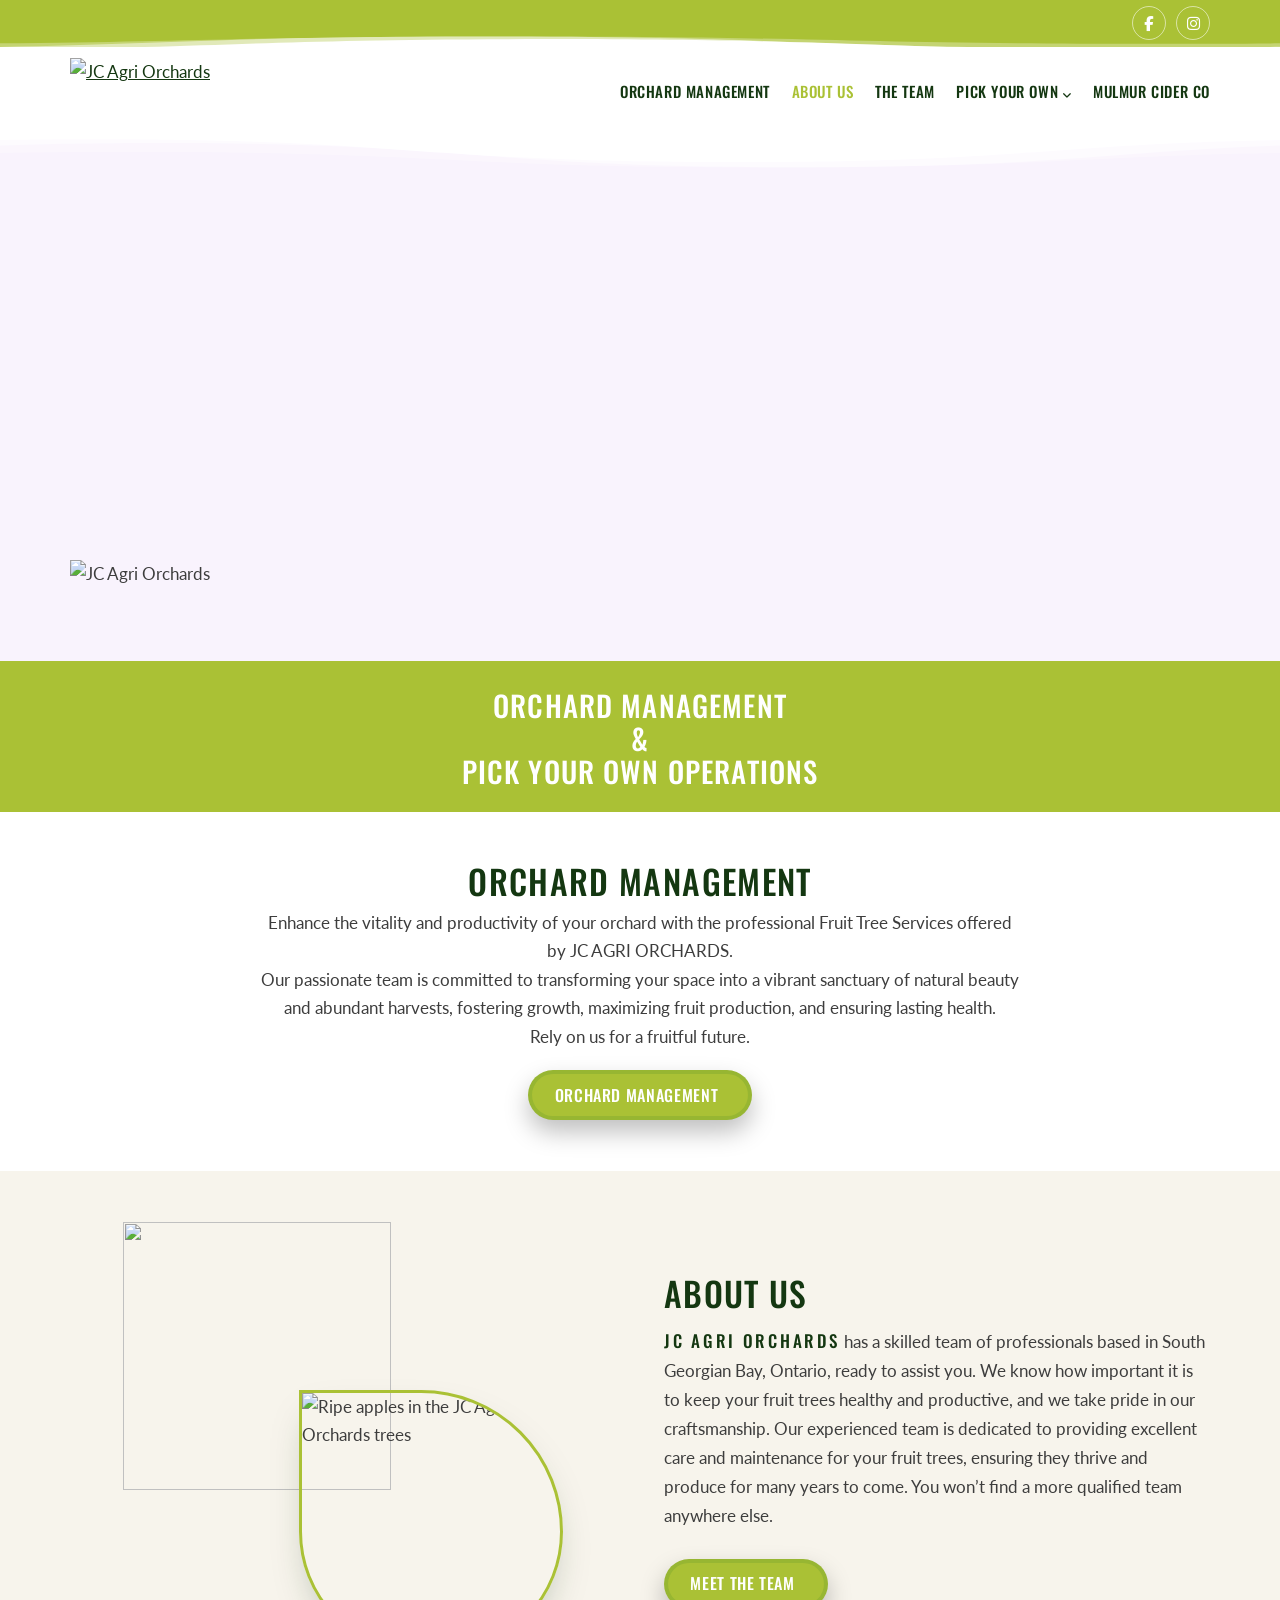
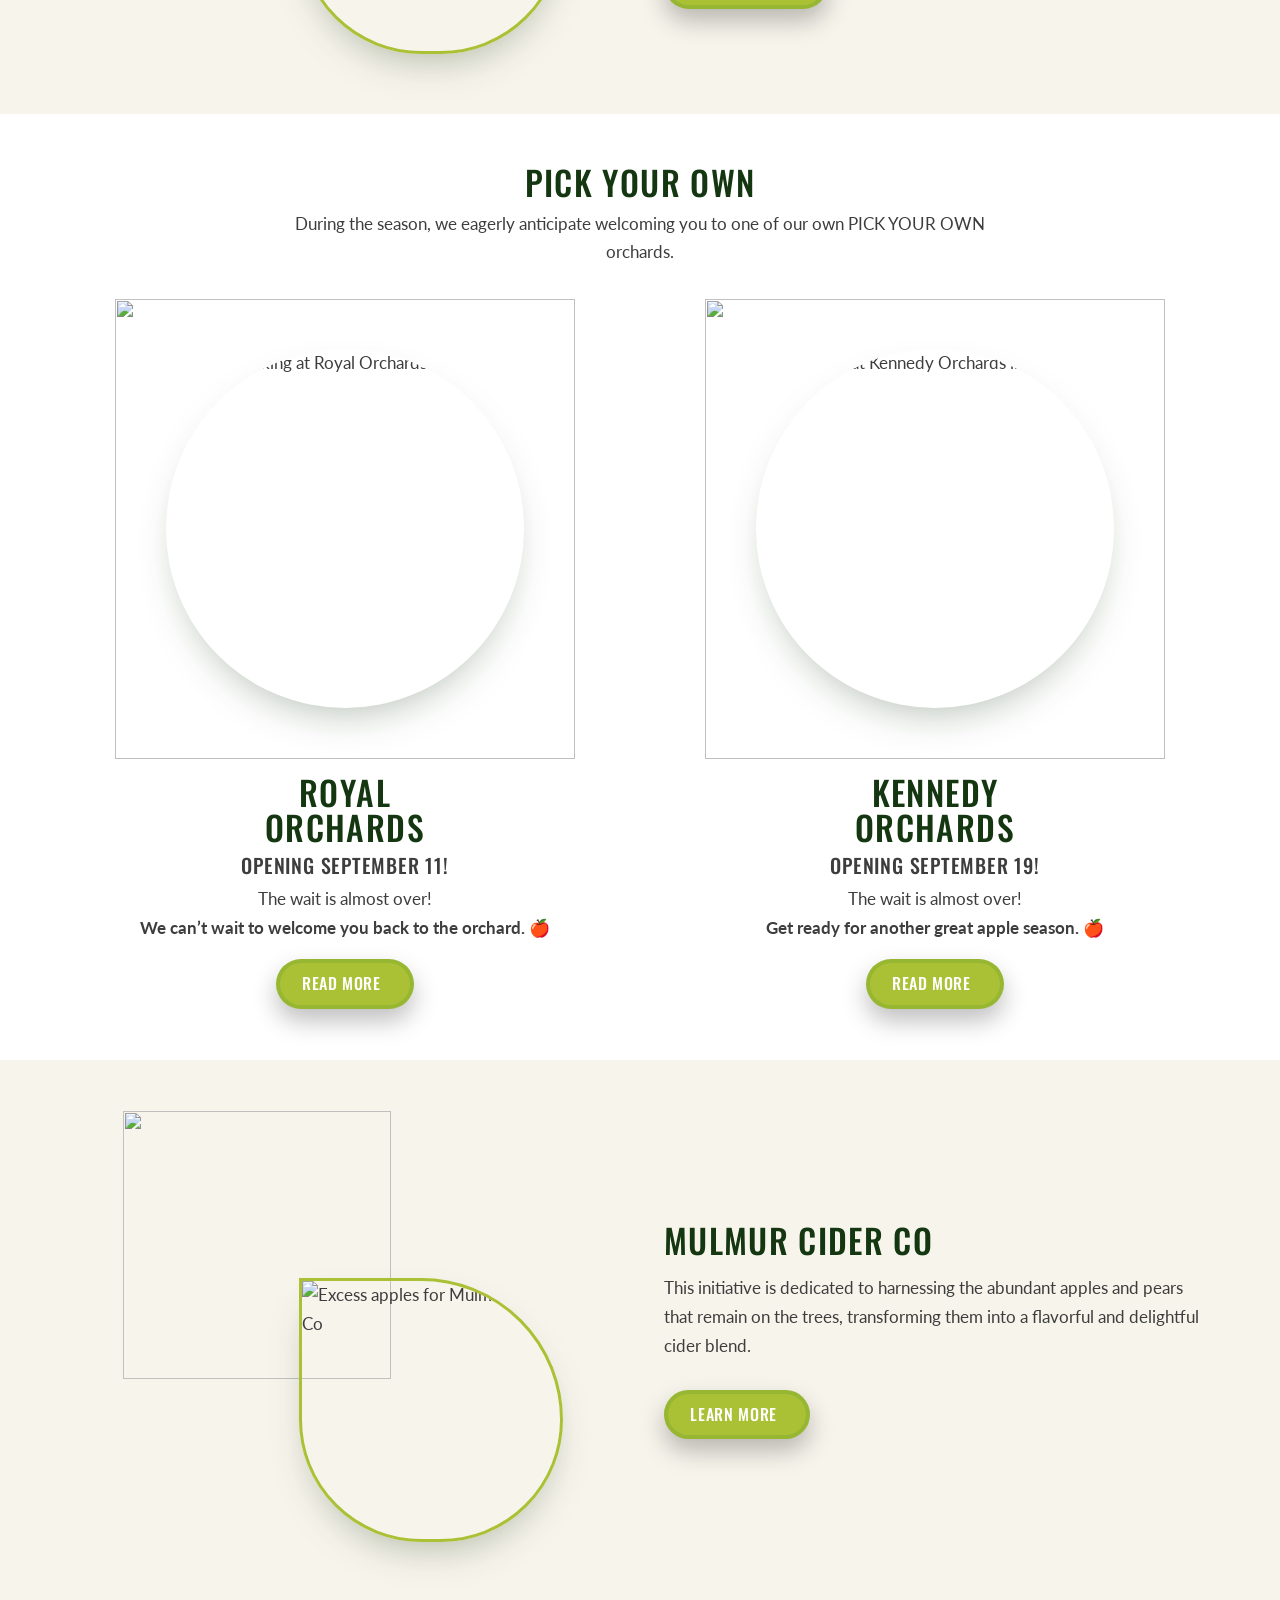
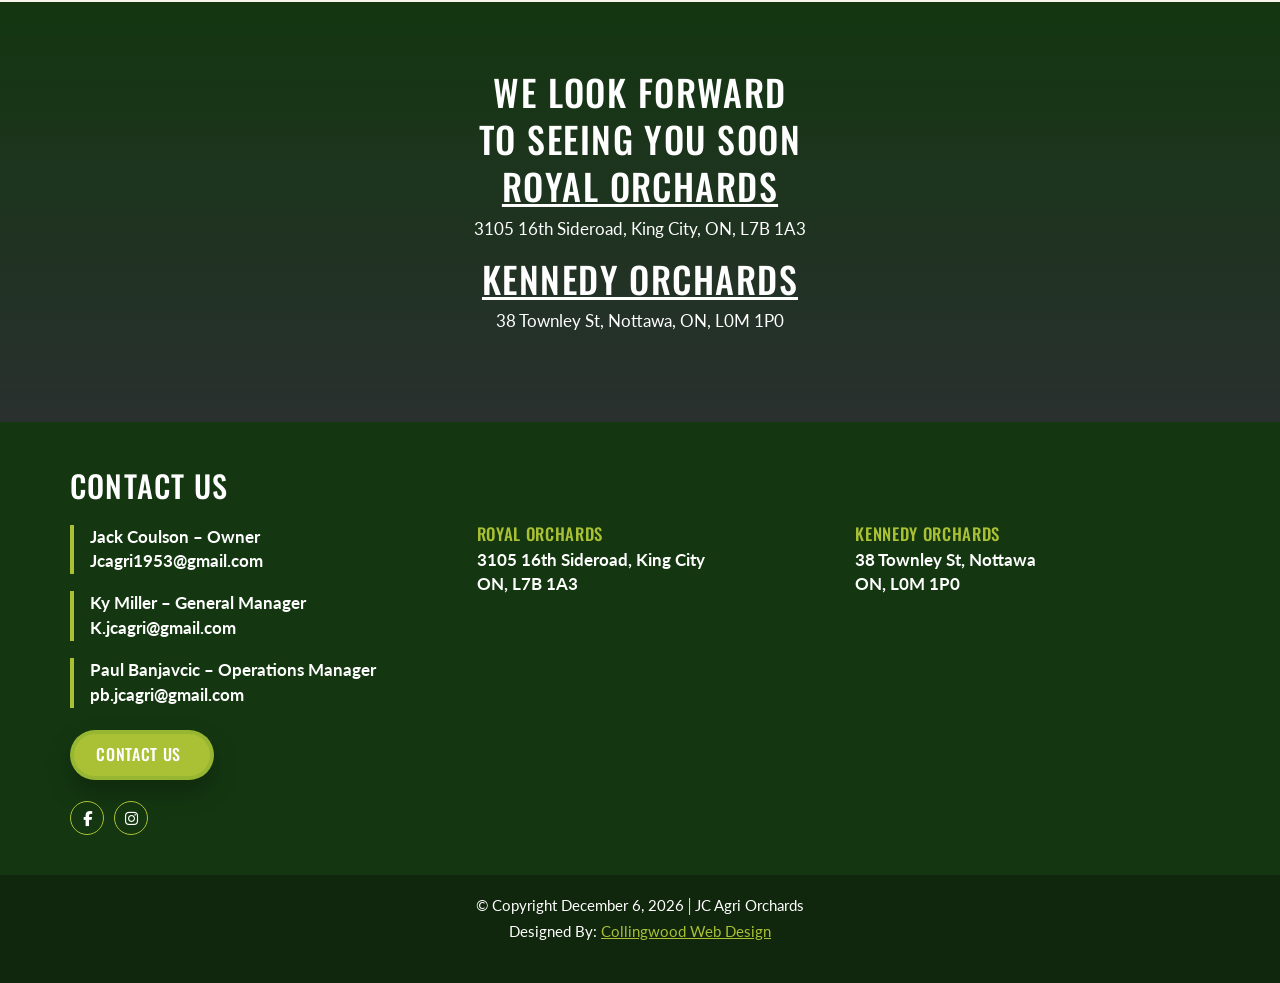
==== index.html @ c936ac26 "Add Royal Thanksgiving holiday hours and update apple varieties." ====
﻿<!DOCTYPE html>
<html lang="en-CA">
<head>
    <script>
      /* Prefer clean URLs when someone lands on the .html form. */
      (function () {
        var path = window.location.pathname;
        if (!/\.html$/i.test(path)) return;
        var clean = path.replace(/\.html$/i, "");
        if (/\/index$/i.test(clean)) clean = clean.replace(/\/index$/i, "/") || "/";
        if (clean === "") clean = "/";
        window.location.replace(clean + window.location.search + window.location.hash);
      })();
    </script>

  <meta charset="UTF-8">
  <meta name="viewport" content="width=device-width, initial-scale=1">
  <title>JC Agri Orchards | Orchard Care &amp; Pick Your Own</title>
  <meta name="description" content="JC Agri Orchards cares for fruit orchards across Ontario and welcomes families to pick apples at Royal Orchards in King City and Kennedy Orchards in Nottawa.">
  <meta name="keywords" content="JC Agri Orchards, orchard management, pick your own apples, King City, Nottawa, Royal Orchards, Kennedy Orchards">
  <meta name="author" content="Collingwood Web Design">
  <link rel="canonical" href="https://jcagriorchards.ca/">
  <meta name="robots" content="index, follow">
  <meta name="theme-color" content="#ffffff">
  <meta name="referrer" content="strict-origin-when-cross-origin">
  <meta property="og:type" content="website">
  <meta property="og:site_name" content="JC Agri Orchards">
  <meta property="og:locale" content="en_CA">
  <meta property="og:title" content="JC Agri Orchards | Orchard Care &amp; Pick Your Own">
  <meta property="og:description" content="JC Agri Orchards cares for fruit orchards across Ontario and welcomes families to pick apples at Royal Orchards in King City and Kennedy Orchards in Nottawa.">
  <meta property="og:image" content="https://media.cwd-cdn.com/jc-agri-orchards/images/hero-apples.jpg">
  <meta property="og:image:alt" content="Apples growing in a JC Agri Orchards tree">
  <meta property="og:url" content="https://jcagriorchards.ca/">
  <meta name="twitter:card" content="summary_large_image">
  <meta name="twitter:title" content="JC Agri Orchards | Orchard Care &amp; Pick Your Own">
  <meta name="twitter:description" content="JC Agri Orchards cares for fruit orchards across Ontario and welcomes families to pick apples at Royal Orchards in King City and Kennedy Orchards in Nottawa.">
  <meta name="twitter:image" content="https://media.cwd-cdn.com/jc-agri-orchards/images/hero-apples.jpg">
  <meta name="twitter:image:alt" content="Apples growing in a JC Agri Orchards tree">
  <script type="application/ld+json">
  {
    "@context": "https://schema.org",
    "@graph": [
      {
        "@type": "Organization",
        "@id": "https://jcagriorchards.ca/#organization",
        "name": "JC Agri Orchards",
        "url": "https://jcagriorchards.ca/",
        "email": "K.jcagri@gmail.com",
        "logo": "https://media.cwd-cdn.com/jc-agri-orchards/images/logo.png",
        "sameAs": [
          "https://www.facebook.com/jcagriorchards",
          "https://www.instagram.com/jcagriorchards/"
        ]
      },
      {
        "@type": "WebSite",
        "@id": "https://jcagriorchards.ca/#website",
        "name": "JC Agri Orchards",
        "url": "https://jcagriorchards.ca/",
        "publisher": { "@id": "https://jcagriorchards.ca/#organization" },
        "inLanguage": "en-CA"
      },
      {
        "@type": "WebPage",
        "@id": "https://jcagriorchards.ca/#webpage",
        "url": "https://jcagriorchards.ca/",
        "name": "JC Agri Orchards | Orchard Care & Pick Your Own",
        "description": "JC Agri Orchards cares for fruit orchards across Ontario and welcomes families to pick apples at Royal Orchards in King City and Kennedy Orchards in Nottawa.",
        "isPartOf": { "@id": "https://jcagriorchards.ca/#website" },
        "about": { "@id": "https://jcagriorchards.ca/#organization" },
        "inLanguage": "en-CA"
      },
      {
        "@type": ["LocalBusiness", "Farm"],
        "@id": "https://jcagriorchards.ca/royal-orchards#place",
        "name": "Royal Orchards",
        "url": "https://jcagriorchards.ca/royal-orchards",
        "image": "https://media.cwd-cdn.com/jc-agri-orchards/images/royal-hero.jpg",
        "email": "K.jcagri@gmail.com",
        "parentOrganization": { "@id": "https://jcagriorchards.ca/#organization" },
        "address": {
          "@type": "PostalAddress",
          "streetAddress": "3105 16th Sideroad",
          "addressLocality": "King City",
          "addressRegion": "ON",
          "postalCode": "L7B 1A3",
          "addressCountry": "CA"
        },
        "geo": { "@type": "GeoCoordinates", "latitude": 43.958656, "longitude": -79.565733 },
        "openingHoursSpecification": [
          { "@type": "OpeningHoursSpecification", "dayOfWeek": "Thursday", "opens": "10:00", "closes": "16:00" },
          { "@type": "OpeningHoursSpecification", "dayOfWeek": "Friday", "opens": "10:00", "closes": "16:00" },
          { "@type": "OpeningHoursSpecification", "dayOfWeek": "Saturday", "opens": "09:00", "closes": "18:00" },
          { "@type": "OpeningHoursSpecification", "dayOfWeek": "Sunday", "opens": "09:00", "closes": "18:00" },
          { "@type": "OpeningHoursSpecification", "dayOfWeek": "Monday", "opens": "09:30", "closes": "16:30", "validFrom": "2026-10-12", "validThrough": "2026-10-12" }
        ]
      },
      {
        "@type": ["LocalBusiness", "Farm"],
        "@id": "https://jcagriorchards.ca/kennedy-orchards#place",
        "name": "Kennedy Orchards",
        "url": "https://jcagriorchards.ca/kennedy-orchards",
        "image": "https://media.cwd-cdn.com/jc-agri-orchards/images/kennedy-hero.jpg",
        "email": "K.jcagri@gmail.com",
        "parentOrganization": { "@id": "https://jcagriorchards.ca/#organization" },
        "address": {
          "@type": "PostalAddress",
          "streetAddress": "38 Townley St",
          "addressLocality": "Nottawa",
          "addressRegion": "ON",
          "postalCode": "L0M 1P0",
          "addressCountry": "CA"
        },
        "geo": { "@type": "GeoCoordinates", "latitude": 44.45876, "longitude": -80.206361 },
        "openingHoursSpecification": [
          { "@type": "OpeningHoursSpecification", "dayOfWeek": "Saturday", "opens": "09:00", "closes": "16:30" },
          { "@type": "OpeningHoursSpecification", "dayOfWeek": "Sunday", "opens": "09:00", "closes": "16:30" }
        ]
      }
    ]
  }
  </script>
  <link rel="preload" as="image" href="https://media.cwd-cdn.com/jc-agri-orchards/images/hero-apples.jpg" fetchpriority="high">
  <link rel="icon" href="https://media.cwd-cdn.com/jc-agri-orchards/images/favicon.png" type="image/png">
  <link rel="apple-touch-icon" href="https://media.cwd-cdn.com/jc-agri-orchards/images/favicon.png">
  <link rel="preconnect" href="https://fonts.googleapis.com">
  <link rel="preconnect" href="https://fonts.gstatic.com" crossorigin>
  <link rel="preconnect" href="https://media.cwd-cdn.com" crossorigin>
  <link rel="preconnect" href="https://cdnjs.cloudflare.com" crossorigin>
  <link href="https://fonts.googleapis.com/css2?family=Cormorant+Infant:ital,wght@0,400;0,600;0,700;1,400&family=Lato:wght@400;700&family=Oswald:wght@400;500;600&display=swap" rel="stylesheet">
  <link rel="stylesheet" href="https://cdnjs.cloudflare.com/ajax/libs/font-awesome/6.5.2/css/all.min.css" crossorigin="anonymous" referrerpolicy="no-referrer">
  <link rel="stylesheet" href="css/styles.css">
</head>
<body>
  <a class="skip-link" href="#main">Skip to content</a>
  <div class="social-bar">
    <div class="wrap social-bar-inner">
      <a href="https://www.facebook.com/jcagriorchards" target="_blank" rel="noopener noreferrer" aria-label="Follow on Facebook"><i class="fa-brands fa-facebook-f"></i></a>
      <a href="https://www.instagram.com/jcagriorchards/" target="_blank" rel="noopener noreferrer" aria-label="Follow on Instagram"><i class="fa-brands fa-instagram"></i></a>
    </div>
  </div>
  <header class="site-header">
    <div class="wrap header-inner">
      <a class="logo" href="./"><img src="https://media.cwd-cdn.com/jc-agri-orchards/images/logo.png" width="150" height="70" alt="JC Agri Orchards"></a>
      <button class="nav-toggle" type="button" aria-expanded="false" aria-controls="site-nav" aria-label="Open menu"><i class="fa-solid fa-bars"></i></button>
      <nav class="site-nav" id="site-nav">
        <ul>
          <li><a href="orchard-management">Orchard Management</a></li>
          <li><a href="./" class="is-current">About Us</a></li>
          <li><a href="the-team">The Team</a></li>
          <li class="has-sub">
            <a href="pick-your-own">Pick Your Own</a>
            <ul class="sub-menu">
              <li><a href="royal-orchards">Royal Orchards</a></li>
              <li><a href="kennedy-orchards">Kennedy Orchards</a></li>
              <li><a href="large-group-event">Large Group Event</a></li>
            </ul>
          </li>
          <li><a href="mulmur-cider-co">Mulmur Cider Co</a></li>
        </ul>
      </nav>
    </div>
  </header>
  <main id="main">

    <section class="hero hero-home">
      <div class="wrap"><img class="hero-logo" src="https://media.cwd-cdn.com/jc-agri-orchards/images/logo-white.png" alt="JC Agri Orchards"></div>
    </section>
    <div class="banner">
      <h1><span>Orchard Management</span><span>&amp;</span><span>Pick Your Own Operations</span></h1>
    </div>
    <section class="section">
      <div class="wrap center">
        <h2 class="forest-title">Orchard Management</h2>
        <p class="lede">Enhance the vitality and productivity of your orchard with the professional Fruit Tree Services offered by JC AGRI ORCHARDS.<br>
        Our passionate team is committed to transforming your space into a vibrant sanctuary of natural beauty and abundant harvests, fostering growth, maximizing fruit production, and ensuring lasting health.<br>
        Rely on us for a fruitful future.</p>
        <div class="btn-center"><a class="btn" href="orchard-management">Orchard Management</a></div>
      </div>
    </section>
    <section class="section section-cream">
      <div class="wrap split about-split">
        <div class="about-visual">
          <img class="about-spin js-spin" src="https://media.cwd-cdn.com/jc-agri-orchards/images/circle-apple-orchards.png" alt="">
          <img class="about-leaf" src="https://media.cwd-cdn.com/jc-agri-orchards/images/orchard-maintenance.jpg" width="640" height="480" loading="lazy" decoding="async" alt="Ripe apples in the JC Agri Orchards trees">
        </div>
        <div class="split-text">
          <h2 class="forest-title">About Us</h2>
          <p><span class="brand-lead">JC Agri Orchards</span> has a skilled team of professionals based in South Georgian Bay, Ontario, ready to assist you. We know how important it is to keep your fruit trees healthy and productive, and we take pride in our craftsmanship. Our experienced team is dedicated to providing excellent care and maintenance for your fruit trees, ensuring they thrive and produce for many years to come. You won’t find a more qualified team anywhere else.</p>
          <a class="btn" href="the-team">Meet the Team</a>
        </div>
      </div>
    </section>
    <section class="section">
      <div class="wrap center">
        <h2 class="forest-title">Pick Your Own</h2>
        <p class="lede">During the season, we eagerly anticipate welcoming you to one of our own PICK YOUR OWN orchards.</p>
        <div class="two" style="margin-top:2rem;text-align:center">
          <div>
            <a class="circle-link" href="royal-orchards">
              <div class="circle-stack">
                <img class="photo" src="https://media.cwd-cdn.com/jc-agri-orchards/images/royal-hero.jpg" width="480" height="480" loading="lazy" decoding="async" alt="Apple picking at Royal Orchards in King City">
                <img class="ring" src="https://media.cwd-cdn.com/jc-agri-orchards/images/circle-royal.png" width="480" height="480" loading="lazy" decoding="async" alt="">
              </div>
            </a>
            <h2 class="forest-title">Royal<br>Orchards</h2>
            <h3>Opening September 11!</h3>
            <p>The wait is almost over!<br><strong>We can’t wait to welcome you back to the orchard. 🍎</strong></p>
            <a class="btn" href="royal-orchards">Read More</a>
          </div>
          <div>
            <a class="circle-link" href="kennedy-orchards">
              <div class="circle-stack">
                <img class="photo" src="https://media.cwd-cdn.com/jc-agri-orchards/images/kennedy-apples.jpg" width="480" height="480" loading="lazy" decoding="async" alt="Apples at Kennedy Orchards in Nottawa">
                <img class="ring" src="https://media.cwd-cdn.com/jc-agri-orchards/images/circle-kennedy.png" width="480" height="480" loading="lazy" decoding="async" alt="">
              </div>
            </a>
            <h2 class="forest-title">Kennedy<br>Orchards</h2>
            <h3>Opening September 19!</h3>
            <p>The wait is almost over!<br><strong>Get ready for another great apple season. 🍎</strong></p>
            <a class="btn" href="kennedy-orchards">Read More</a>
          </div>
        </div>
      </div>
    </section>
    <section class="section section-cream">
      <div class="wrap split about-split">
        <div class="about-visual">
          <img class="about-spin js-spin" src="https://media.cwd-cdn.com/jc-agri-orchards/images/circle-mulmur.png" alt="">
          <img class="about-leaf" src="https://media.cwd-cdn.com/jc-agri-orchards/images/mulmur-apples.jpg" width="640" height="480" loading="lazy" decoding="async" alt="Excess apples for Mulmur Cider Co">
        </div>
        <div class="split-text">
          <h2 class="forest-title">Mulmur Cider Co</h2>
          <p>This initiative is dedicated to harnessing the abundant apples and pears that remain on the trees, transforming them into a flavorful and delightful cider blend.</p>
          <a class="btn" href="mulmur-cider-co">Learn More</a>
        </div>
      </div>
    </section>
    <section class="cta-band">
      <div class="wrap">
        <h3>We Look Forward</h3>
        <h3>To Seeing You Soon</h3>
        <h3><span style="text-decoration:underline">Royal Orchards</span></h3>
        <p>3105 16th Sideroad, King City, ON, L7B 1A3</p>
        <h3><span style="text-decoration:underline">Kennedy Orchards</span></h3>
        <p>38 Townley St, Nottawa, ON, L0M 1P0</p>
      </div>
    </section>

  </main>
  <footer class="site-footer">
    <div class="wrap">
      <h2>Contact Us</h2>
      <div class="footer-grid">
        <div class="footer-people">
          <blockquote class="quote">Jack Coulson – Owner<br><a href="mailto:Jcagri1953@gmail.com">Jcagri1953@gmail.com</a></blockquote>
          <blockquote class="quote">Ky Miller – General Manager<br><a href="mailto:K.jcagri@gmail.com">K.jcagri@gmail.com</a></blockquote>
          <blockquote class="quote">Paul Banjavcic – Operations Manager<br><a href="mailto:pb.jcagri@gmail.com">pb.jcagri@gmail.com</a></blockquote>
          <a class="btn" href="mailto:K.jcagri@gmail.com">Contact Us</a>
          <div class="footer-social">
            <a href="https://www.facebook.com/jcagriorchards" target="_blank" rel="noopener noreferrer" aria-label="Follow on Facebook"><i class="fa-brands fa-facebook-f"></i></a>
            <a href="https://www.instagram.com/jcagriorchards/" target="_blank" rel="noopener noreferrer" aria-label="Follow on Instagram"><i class="fa-brands fa-instagram"></i></a>
          </div>
        </div>
        <div class="footer-places">
        <div class="footer-place">
          <h3><a href="royal-orchards">Royal Orchards</a></h3>
          <p>3105 16th Sideroad, King City<br>ON, L7B 1A3</p>
          <iframe class="map-embed" title="Map to Royal Orchards" src="https://www.google.com/maps/embed?pb=!1m14!1m8!1m3!1d45952.548705168345!2d-79.565733!3d43.958656!3m2!1i1024!2i768!4f13.1!3m3!1m2!1s0x882ad9d52a3cad5f%3A0xed8789a9229b6c78!2sROYAL%20ORCHARDS!5e0!3m2!1sen!2sca!4v1725468269010!5m2!1sen!2sca" loading="lazy" referrerpolicy="no-referrer-when-downgrade"></iframe>
        </div>
        <div class="footer-place">
          <h3><a href="kennedy-orchards">Kennedy Orchards</a></h3>
          <p>38 Townley St, Nottawa<br>ON, L0M 1P0</p>
          <iframe class="map-embed" title="Map to Kennedy Orchards" src="https://www.google.com/maps/embed?pb=!1m14!1m8!1m3!1d11391.007278146937!2d-80.206361!3d44.45876!3m2!1i1024!2i768!4f13.1!3m3!1m2!1s0x882a7b726564646b%3A0xa464966056446e9c!2sKennedy%20Orchards!5e0!3m2!1sen!2sca!4v1725468306247!5m2!1sen!2sca" loading="lazy" referrerpolicy="no-referrer-when-downgrade"></iframe>
        </div>
      </div>
      </div>
    </div>
    <div class="legal">
      <div>&copy; Copyright <span id="copy-date">August 18, 2026</span>│JC Agri Orchards</div>
      <p>Designed By: <a href="https://www.collingwoodwebdesign.com/" target="_blank" rel="noopener noreferrer">Collingwood Web Design</a></p>
    </div>
  </footer>
  <script src="js/main.js"></script>
</body>
</html>
---- css/styles.css ----
:root {
  --lime: #aac135;
  --lime-soft: rgba(106, 158, 42, 0.31);
  --forest: #143711;
  --plum: #442854;
  --brand-red: #9c2f2f;
  --cream: #f7f4ec;
  --white: #ffffff;
  --ink: #3d3d3d;
  --muted: #5a5a5a;
  --line: rgba(20, 55, 17, 0.12);
  --shadow: 0 18px 40px -16px rgba(20, 55, 17, 0.35);
  --font-display: "Cormorant Infant", Georgia, "Times New Roman", serif;
  --font-head: "Oswald", Helvetica, Arial, sans-serif;
  --font-body: "Lato", Helvetica, Arial, sans-serif;
  --wrap: 1140px;
  --pad: clamp(1rem, 4vw, 2rem);
}

*,
*::before,
*::after { box-sizing: border-box; }

html { scroll-behavior: smooth; scroll-padding-top: 110px; }

body {
  margin: 0;
  font-family: var(--font-body);
  font-size: 17px;
  line-height: 1.7;
  color: var(--ink);
  background: var(--white);
  -webkit-font-smoothing: antialiased;
}

img { max-width: 100%; height: auto; display: block; }
a { color: var(--forest); }
a:hover { color: var(--lime); }

:focus-visible {
  outline: 3px solid var(--forest);
  outline-offset: 3px;
}
.social-bar a:focus-visible {
  outline-color: var(--white);
}
.contact-form input:focus-visible,
.contact-form select:focus-visible,
.contact-form textarea:focus-visible {
  outline: 3px solid var(--lime);
  outline-offset: 2px;
  border-color: var(--forest);
}
p { margin: 0 0 1rem; }
h1, h2, h3, h4, h5 {
  margin: 0 0 0.6rem;
  line-height: 1.05;
  font-family: var(--font-head);
  text-transform: uppercase;
  letter-spacing: 0.04em;
  font-weight: 500;
}

.skip-link {
  position: absolute;
  left: 0.75rem;
  top: 0.75rem;
  z-index: 200;
  padding: 0.65rem 1rem;
  background: var(--lime);
  color: var(--forest);
  font-weight: 700;
  text-decoration: none;
  transform: translateY(-160%);
}
.skip-link:focus { transform: none; }

.wrap {
  width: min(100% - (var(--pad) * 2), var(--wrap));
  margin-inline: auto;
}

.visually-hidden {
  position: absolute !important;
  width: 1px; height: 1px;
  overflow: hidden; clip: rect(0 0 0 0);
  white-space: nowrap; border: 0;
}

/* Green social bar scrolls away; white menu stays sticky */

.social-bar {
  position: relative;
  z-index: 1;
  background: #aac135;
  padding: 0.4rem 0 0.55rem;
  border: 0;
  box-shadow: none;
  outline: none;
}
.social-bar-inner {
  display: flex;
  justify-content: flex-end;
  gap: 0.65rem;
  position: relative;
  z-index: 2;
}
.social-bar a {
  color: #fff;
  width: 34px;
  height: 34px;
  display: grid;
  place-items: center;
  border: 1px solid rgba(255,255,255,0.55);
  border-radius: 50%;
  text-decoration: none;
  font-size: 15px;
}
.social-bar a:hover { background: var(--forest); color: #fff; }
.social-bar::after {
  content: "";
  position: absolute;
  left: 0;
  right: 0;
  bottom: -1px;
  height: 18px;
  z-index: 1;
  pointer-events: none;
  background-repeat: no-repeat;
  background-size: 100% 18px;
  transform: scale(-1, -1);
  background-image: url("data:image/svg+xml,%3Csvg xmlns='http://www.w3.org/2000/svg' viewBox='0 0 1280 140' preserveAspectRatio='none'%3E%3Cg fill='%23ffffff'%3E%3Cpath d='M0 51.76c36.21-2.25 77.57-3.58 126.42-3.58 320 0 320 57 640 57 271.15 0 312.58-40.91 513.58-53.4V0H0z' fill-opacity='.3'/%3E%3Cpath d='M0 24.31c43.46-5.69 94.56-9.25 158.42-9.25 320 0 320 89.24 640 89.24 256.13 0 307.28-57.16 481.58-80V0H0z' fill-opacity='.5'/%3E%3Cpath d='M0 0v3.4C28.2 1.6 59.4.59 94.42.59c320 0 320 84.3 640 84.3 285 0 316.17-66.85 545.58-81.49V0z'/%3E%3C/g%3E%3C/svg%3E");
}

.site-header {
  position: sticky;
  top: 0;
  z-index: 100;
  background-color: #ffffff;
  background-image: none;
  box-shadow: none;
  border: 0;
  margin-top: -2px;
}
.site-header::after {
  content: "";
  position: absolute;
  left: 0;
  right: 0;
  top: 100%;
  height: 38px;
  z-index: 1;
  pointer-events: none;
  background-repeat: no-repeat;
  background-size: 100% 38px;
  background-image: url("data:image/svg+xml,%3Csvg xmlns='http://www.w3.org/2000/svg' viewBox='0 0 1280 140' preserveAspectRatio='none'%3E%3Cg fill='%23ffffff'%3E%3Cpath d='M0 51.76c36.21-2.25 77.57-3.58 126.42-3.58 320 0 320 57 640 57 271.15 0 312.58-40.91 513.58-53.4V0H0z' fill-opacity='.3'/%3E%3Cpath d='M0 24.31c43.46-5.69 94.56-9.25 158.42-9.25 320 0 320 89.24 640 89.24 256.13 0 307.28-57.16 481.58-80V0H0z' fill-opacity='.5'/%3E%3Cpath d='M0 0v3.4C28.2 1.6 59.4.59 94.42.59c320 0 320 84.3 640 84.3 285 0 316.17-66.85 545.58-81.49V0z'/%3E%3C/g%3E%3C/svg%3E");
}
.header-inner {
  display: flex;
  align-items: center;
  justify-content: space-between;
  gap: 1.5rem;
  min-height: 92px;
  position: relative;
  z-index: 2;
  background: #ffffff;
}
.logo img { width: 150px; height: auto; }

.nav-toggle {
  display: none;
  background: none;
  border: 0;
  color: var(--lime);
  font-size: 2rem;
  cursor: pointer;
}

.site-nav ul {
  list-style: none;
  margin: 0;
  padding: 0;
  display: flex;
  align-items: center;
  gap: 1.35rem;
}
.site-nav a {
  font-family: var(--font-head);
  font-weight: 500;
  font-size: 15px;
  letter-spacing: 0.04em;
  text-transform: uppercase;
  text-decoration: none;
  color: var(--forest);
  padding: 0.4rem 0;
}
.site-nav a:hover,
.site-nav a.is-current { color: var(--lime); }

.has-sub > a::after {
  content: "\f107";
  font-family: "Font Awesome 6 Free";
  font-weight: 900;
  margin-left: 0.35em;
  font-size: 0.7em;
}
.has-sub { position: relative; }
.has-sub .sub-menu {
  display: none;
  position: absolute;
  top: 100%;
  left: 0;
  min-width: 340px;
  background: var(--white);
  border-top: 3px solid var(--lime);
  box-shadow: var(--shadow);
  padding: 0.7rem 0;
  flex-direction: column;
  gap: 0;
  z-index: 20;
}
.has-sub:hover .sub-menu,
.has-sub:focus-within .sub-menu { display: flex; }
.has-sub .sub-menu a {
  display: block;
  padding: 0.55rem 1.75rem;
  white-space: nowrap;
}

/* Buttons */
.btn {
  display: inline-flex;
  align-items: center;
  gap: 0.45rem;
  padding: 0.45rem 1.4rem;
  border: 4px solid var(--lime-soft);
  border-radius: 58px;
  background: var(--lime);
  color: #ffffff !important;
  font-family: var(--font-head);
  font-size: 16px;
  font-weight: 500;
  letter-spacing: 0.04em;
  text-transform: uppercase;
  text-decoration: none;
  cursor: pointer;
  box-shadow: 0 12px 24px rgba(0, 0, 0, 0.25);
  transition: transform 0.2s ease;
}
.btn::after {
  content: "\f105";
  font-family: "Font Awesome 6 Free";
  font-weight: 900;
  font-size: 0.85em;
  opacity: 0;
  max-width: 0;
  overflow: hidden;
  transition: opacity 0.2s ease, max-width 0.2s ease, margin 0.2s ease;
}
.btn:hover,
.btn:focus-visible {
  background: var(--lime);
  border-color: var(--lime-soft);
  box-shadow: 0 12px 24px rgba(0, 0, 0, 0.25);
  transform: translateY(-1px);
}
.btn:hover::after,
.btn:focus-visible::after {
  opacity: 1;
  max-width: 1.2em;
  margin-left: 0.15em;
}
.btn-center { display: flex; justify-content: center; margin-top: 1.2rem; }

/* Hero */
.hero {
  position: relative;
  min-height: 58vh;
  background: #f9f3fd center bottom / cover no-repeat;
  display: flex;
  align-items: flex-end;
  padding: 5.2rem 0 4.5rem;
}
.hero-logo { width: min(300px, 70vw); }
.hero-home { background-image: url("https://media.cwd-cdn.com/jc-agri-orchards/images/hero-apples.jpg"); }
.hero-about { background-image: url("https://media.cwd-cdn.com/jc-agri-orchards/images/about-hero.jpg"); }
.hero-manage { background-image: url("https://media.cwd-cdn.com/jc-agri-orchards/images/management-hero.jpg"); }
.hero-royal { background-image: url("https://media.cwd-cdn.com/jc-agri-orchards/images/royal-hero.jpg"); }
.hero-kennedy { background-image: url("https://media.cwd-cdn.com/jc-agri-orchards/images/kennedy-hero.jpg"); }
.hero-pyo { background-image: url("https://media.cwd-cdn.com/jc-agri-orchards/images/hero-apples.jpg"); }
.hero-mulmur { background-image: url("https://media.cwd-cdn.com/jc-agri-orchards/images/mulmur-apples.jpg"); }
.hero-event { background-image: url("https://media.cwd-cdn.com/jc-agri-orchards/images/circle-group-events.png"); background-color: var(--cream); }
.hero-markets { background-image: url("https://media.cwd-cdn.com/jc-agri-orchards/images/see-you-soon.jpg"); }

.banner {
  background: var(--lime);
  border-top: 4px solid var(--lime);
  color: var(--white);
  text-align: center;
  padding: 1.4rem var(--pad);
}
.banner h1 {
  font-family: var(--font-head);
  font-weight: 500;
  font-size: clamp(1.1rem, 2.55vw, 1.8rem);
  text-transform: uppercase;
  color: var(--white);
  margin: 0.1rem 0;
  letter-spacing: 0.04em;
  line-height: 1.15;
}
.banner h1 span { display: block; }

/* Sections */
.section { padding: 3.2rem 0; }
.section-cream { background: var(--cream); }
.center { text-align: center; }

.display {
  font-family: var(--font-head);
  font-weight: 500;
  font-size: clamp(1.7rem, 4vw, 2.7rem);
  text-transform: uppercase;
  letter-spacing: 0.04em;
  color: var(--plum);
  line-height: 1.05;
}
h2.forest,
.forest-title {
  font-family: var(--font-head);
  font-weight: 500;
  font-size: clamp(1.6rem, 3.2vw, 2.1rem);
  text-transform: uppercase;
  letter-spacing: 0.04em;
  color: var(--forest);
}
.lede {
  max-width: 760px;
  margin: 0 auto 1rem;
  font-size: 1.05rem;
  color: var(--ink);
}
.split {
  display: grid;
  grid-template-columns: 1fr 1fr;
  gap: 3rem;
  align-items: center;
}
.split-text h2 { margin-bottom: 1rem; }
.split-text .btn { margin-top: 0.8rem; }
.intro-split {
  margin-bottom: 2.4rem;
  grid-template-columns: 1fr 2fr;
}
.intro-split:last-child { margin-bottom: 0; }
.intro-leaf {
  width: min(100%, 264px);
  aspect-ratio: 1;
  object-fit: cover;
  margin: 0;
  border: 3px solid var(--lime);
  border-radius: 0 58% 50% 50%;
  box-shadow: var(--shadow);
}
.orchard-intro {
  display: grid;
  grid-template-columns: 1fr 2fr;
  gap: 2rem 3rem;
  align-items: start;
  grid-template-areas:
    "photo heading"
    "notes copy";
}
.orchard-photo {
  grid-area: photo;
  width: min(100%, 280px);
  aspect-ratio: 1;
  object-fit: cover;
  display: block;
  margin: 0 0 0.4rem;
  border: 3px solid var(--lime);
  border-radius: 50%;
  box-shadow: var(--shadow);
}
.orchard-intro .circle-stack {
  grid-area: photo;
  width: min(100%, 280px);
  margin: 0;
}
.orchard-intro:not(:has(.orchard-notes)) {
  grid-template-areas:
    "photo heading"
    "photo copy";
  row-gap: 0.25rem;
}
.orchard-heading:not(:has(.note)) .forest-title { margin-bottom: 0; }
.orchard-copy .btn + .forest-title { margin-top: 1.75rem; }
.orchard-heading { grid-area: heading; }
.orchard-heading h2 {
  font-size: 1.15rem;
  color: var(--muted);
  font-weight: 500;
  margin: 0.25rem 0 0.75rem;
}
.orchard-notes { grid-area: notes; }
.orchard-copy { grid-area: copy; }
.note {
  border-left: 4px solid var(--lime);
  padding: 0.15rem 0 0.15rem 1rem;
  margin: 0 0 1.15rem;
}
.note > :first-child { margin-top: 0; }
.note h3 {
  color: var(--forest);
  font-size: 1.15rem;
  margin: 0 0 0.4rem;
}
.prose .note h3,
.prose .note h5,
.prose .note > :first-child {
  margin-top: 0;
}
.note p { margin: 0 0 0.45rem; }
.note p:last-child { margin-bottom: 0; }
.note a { color: var(--ink); text-decoration: none; }
.note a:hover { color: var(--forest); }
.note-feature {
  background: var(--cream);
  border-left: 6px solid var(--lime);
  padding: 1rem 1.15rem 1.1rem 1.25rem;
  margin: 1.35rem 0 1.5rem;
}
.note-feature h3 {
  color: var(--forest);
  font-size: 1.2rem;
  margin: 0 0 0.55rem;
}
.note-feature a {
  color: var(--forest);
  font-weight: 700;
  text-decoration: underline;
  text-underline-offset: 2px;
}
.note-feature a:hover { color: var(--lime); }
.note-feature-cta {
  color: var(--lime);
  font-family: var(--font-head);
  text-transform: uppercase;
  letter-spacing: 0.03em;
  margin-top: 0.75rem !important;
}
.ig-btn {
  display: inline-grid;
  place-items: center;
  width: 42px;
  height: 42px;
  background: var(--lime);
  color: #fff !important;
  border-radius: 6px;
  font-size: 1.15rem;
  text-decoration: none;
}
.brand-lead {
  font-family: var(--font-head);
  font-weight: 500;
  text-transform: uppercase;
  letter-spacing: 0.16em;
  color: var(--forest);
}

.about-visual {
  position: relative;
  width: min(100%, 440px);
  margin: 0 auto;
  aspect-ratio: 1;
  overflow: visible;
}
.about-spin {
  position: absolute;
  width: 78%;
  height: 78%;
  left: 0;
  top: 0;
  z-index: 0;
  object-fit: contain;
  transform-origin: 50% 50%;
  will-change: transform;
  pointer-events: none;
}
.about-leaf {
  position: absolute;
  right: 0;
  bottom: 2%;
  left: auto;
  top: auto;
  width: 60%;
  height: 60%;
  object-fit: cover;
  z-index: 1;
  border: 3px solid var(--lime);
  border-radius: 0 58% 50% 50%;
  box-shadow: var(--shadow);
}
@media (prefers-reduced-motion: reduce) {
  .about-spin { transform: none !important; }
}

.two {
  display: grid;
  grid-template-columns: 1fr 1fr;
  gap: 2.5rem;
  align-items: start;
}
.stack-center { text-align: center; }

.circle-stack {
  position: relative;
  width: min(100%, 460px);
  margin: 0 auto 1rem;
  aspect-ratio: 1;
}
a.circle-link {
  display: block;
  text-decoration: none;
  color: inherit;
}
.circle-stack .photo {
  position: absolute;
  inset: 11%;
  width: 78%;
  height: 78%;
  object-fit: cover;
  border-radius: 50%;
  box-shadow: var(--shadow);
}
.circle-stack .ring {
  position: absolute;
  inset: 0;
  width: 100%;
  height: 100%;
  object-fit: contain;
  pointer-events: none;
}
.portrait {
  width: min(100%, 360px);
  margin: 0 auto 1rem;
  border-radius: 50%;
  overflow: hidden;
  box-shadow: var(--shadow);
}
.portrait img {
  width: 100%;
  aspect-ratio: 1;
  object-fit: cover;
}

.photo-frame {
  border-radius: 8px;
  overflow: hidden;
  box-shadow: var(--shadow);
}
.photo-frame img { width: 100%; object-fit: cover; }

.music-layout {
  display: grid;
  grid-template-columns: minmax(0, 1fr) minmax(0, 1fr);
  gap: 2.5rem 3rem;
  align-items: start;
  margin-top: 0.6rem;
}
.music-aside {
  display: grid;
  justify-items: start;
  gap: 0.85rem;
}
.music-aside p { margin: 0; }
.music-cal {
  width: 100%;
  border-collapse: collapse;
}
.music-cal th,
.music-cal td {
  text-align: left;
  padding: 0.55rem 0.85rem 0.55rem 0;
  border-bottom: 1px solid var(--lime);
  vertical-align: middle;
}
.music-cal th {
  font-family: var(--font-head);
  text-transform: uppercase;
  letter-spacing: 0.04em;
  color: var(--forest);
  font-weight: 500;
  font-size: 0.95rem;
  border-bottom-width: 2px;
}
.music-cal td:first-child {
  font-family: var(--font-head);
  text-transform: uppercase;
  letter-spacing: 0.03em;
  color: var(--forest);
  white-space: nowrap;
  width: 34%;
}
.music-cal td:last-child,
.music-cal th:last-child {
  width: 2.4rem;
  padding-right: 0;
  text-align: right;
}
.music-cal tr.is-event td {
  color: var(--brand-red);
  font-weight: 700;
  border-bottom-color: var(--brand-red);
}
.music-cal tr.is-event td:first-child {
  color: var(--brand-red);
}
.ig-mini.link-mini {
  background: var(--brand-red);
}
.ig-mini.link-mini:hover {
  background: var(--forest);
}
.ig-mini {
  display: inline-grid;
  place-items: center;
  width: 28px;
  height: 28px;
  background: var(--lime);
  color: #fff !important;
  border-radius: 5px;
  font-size: 0.9rem;
  text-decoration: none;
}
.ig-mini:hover {
  background: var(--forest);
}
.music-photo {
  width: 100%;
  display: block;
  border-radius: 8px;
  box-shadow: var(--shadow);
}

.card-grid {
  display: grid;
  grid-template-columns: repeat(3, 1fr);
  gap: 1.5rem;
}
.card {
  background: var(--white);
  border-radius: 12px;
  overflow: hidden;
  box-shadow: var(--shadow);
  text-align: center;
}
.card img { width: 100%; height: 210px; object-fit: cover; }
.card h3 {
  font-family: var(--font-head);
  text-transform: uppercase;
  font-size: 0.84rem;
  color: var(--forest);
  padding: 1rem 1rem 1.2rem;
}

.prose h3,
.prose h5 {
  font-family: var(--font-head);
  text-transform: uppercase;
  color: var(--forest);
  font-size: 0.84rem;
  letter-spacing: 0.03em;
  margin-top: 1.4rem;
}
.prose ul { padding-left: 1.2rem; }
.prose li { margin: 0.45rem 0; }

.toggles {
  display: grid;
  gap: 0;
  margin: 1rem 0 1.5rem;
  border-top: 1px solid var(--lime);
}
.toggle {
  background: transparent;
  border: 0;
  border-bottom: 1px solid var(--lime);
}
.toggle-trigger {
  width: 100%;
  display: flex;
  align-items: center;
  justify-content: space-between;
  gap: 1rem;
  padding: 1.15rem 0;
  margin: 0;
  background: none;
  border: 0;
  cursor: pointer;
  font-family: var(--font-head);
  font-size: 1.05rem;
  font-weight: 600;
  letter-spacing: 0.02em;
  text-transform: none;
  text-align: left;
  color: var(--ink);
  line-height: 1.3;
}
.toggle-icon {
  flex: 0 0 auto;
  width: 28px;
  height: 28px;
  border-radius: 50%;
  background: var(--lime);
  color: #fff;
  display: grid;
  place-items: center;
  font-size: 1.15rem;
  font-weight: 400;
  line-height: 1;
}
.toggle-icon::before { content: "+"; }
.toggle.is-open .toggle-icon::before { content: "\2212"; }
.toggle-panel {
  display: none;
  padding: 0 2.5rem 1.1rem 0;
}
.toggle.is-open .toggle-panel { display: block; }
.toggle-panel p { margin: 0; }

.hours {
  font-family: var(--font-head);
  text-transform: uppercase;
  color: var(--forest);
  letter-spacing: 0.03em;
  line-height: 1.6;
}
.entry-note {
  color: var(--lime);
  font-family: var(--font-head);
  text-transform: uppercase;
  letter-spacing: 0.03em;
  margin-top: 0.65rem;
}
.closure-note {
  color: var(--forest);
  margin-top: 0.55rem;
}

.cta-band {
  position: relative;
  min-height: 420px;
  color: var(--white);
  text-align: center;
  display: grid;
  align-items: center;
  padding: 4rem var(--pad);
  background-color: #143711;
  background-image: url("https://media.cwd-cdn.com/jc-agri-orchards/images/see-you-soon.jpg");
  background-position: center center;
  background-size: cover;
  background-repeat: no-repeat;
  background-attachment: fixed;
}
.cta-band::before {
  content: "";
  position: absolute;
  inset: 0;
  z-index: 1;
  background: linear-gradient(to bottom, rgba(20,55,17,0.28), rgba(68,40,84,0.45));
}
.cta-band .wrap { position: relative; z-index: 2; }
.cta-band h3 {
  font-family: var(--font-head);
  font-size: clamp(1.6rem, 3.2vw, 2.25rem);
  text-transform: uppercase;
  letter-spacing: 0.04em;
  color: var(--white);
  font-weight: 500;
}
.cta-band a { color: var(--white); }

.manage-band {
  min-height: 560px;
  padding: 5rem var(--pad);
  border-radius: 0;
  background-image: url("https://media.cwd-cdn.com/jc-agri-orchards/images/maintenance-consultants.jpg");
}
.manage-band::before {
  background: rgba(20, 55, 17, 0.38);
}
.manage-band::after { content: none; }
.manage-list {
  list-style: none;
  margin: 0 0 2rem;
  padding: 0;
}
.manage-list li {
  font-family: var(--font-head);
  font-size: clamp(1.15rem, 2.4vw, 1.7rem);
  font-weight: 500;
  text-transform: uppercase;
  letter-spacing: 0.08em;
  color: var(--white);
  text-shadow: 0 2px 12px rgba(0, 0, 0, 0.55);
  margin: 0.4rem 0;
}
.manage-tag {
  font-family: var(--font-head);
  font-size: clamp(0.95rem, 1.8vw, 1.2rem);
  font-weight: 500;
  text-transform: uppercase;
  letter-spacing: 0.08em;
  color: var(--white);
  text-shadow: 0 2px 12px rgba(0, 0, 0, 0.55);
  margin: 0 0 1.5rem;
}

.notice {
  background: var(--cream);
  border-left: 5px solid var(--lime);
  padding: 1rem 1.2rem;
  margin: 1rem 0 1.4rem;
}
.rules {
  background: var(--cream);
  padding: 1.5rem 1.6rem;
  border-radius: 10px;
}
.rules h3 { color: var(--forest); }
.rules-mark {
  width: min(100%, 420px);
  margin: 0 0 1.2rem;
}
.rules ol, .rules ul { padding-left: 1.2rem; }
.rules li { margin: 0.55rem 0; }

.markets {
  display: grid;
  grid-template-columns: repeat(2, 1fr);
  gap: 1.5rem;
}
.market-card {
  background: var(--white);
  border: 1px solid var(--line);
  border-radius: 12px;
  overflow: hidden;
  box-shadow: var(--shadow);
}
.market-card img { width: 100%; height: 220px; object-fit: cover; }
.market-card .pad { padding: 1.1rem 1.2rem 1.3rem; }
.market-card h3 {
  font-family: var(--font-head);
  text-transform: uppercase;
  color: var(--forest);
  font-size: 0.84rem;
}

/* Footer */
.site-footer {
  background: var(--forest);
  color: var(--white);
  padding: 3rem 0 0;
}
.site-footer h2 {
  font-family: var(--font-head);
  font-size: 1.9rem;
  text-transform: uppercase;
  letter-spacing: 0.04em;
  font-weight: 500;
  color: var(--white);
  margin: 0 0 1.4rem;
}
.footer-grid {
  display: grid;
  grid-template-columns: 1fr 2fr;
  gap: 2.5rem;
  align-items: start;
  padding-bottom: 2.5rem;
}
.footer-people {
  display: flex;
  flex-direction: column;
  gap: 1.1rem;
}
.footer-people .btn { align-self: flex-start; margin-top: 0.3rem; }
.footer-social {
  display: flex;
  gap: 0.65rem;
  margin-top: 0.25rem;
}
.footer-social a {
  color: #fff;
  width: 34px;
  height: 34px;
  display: grid;
  place-items: center;
  border: 1px solid var(--lime);
  border-radius: 50%;
  text-decoration: none;
  font-size: 15px;
}
.footer-social a:hover {
  background: var(--lime);
  color: var(--forest);
}
.footer-places {
  display: grid;
  grid-template-columns: 1fr 1fr;
  gap: 1.5rem;
  align-items: start;
}
.quote {
  border-left: 4px solid var(--lime);
  padding-left: 1rem;
  margin: 0;
  font-weight: 700;
  line-height: 1.45;
  color: var(--white);
}
.quote a { color: var(--white); text-decoration: none; }
.quote a:hover { text-decoration: underline; }
.footer-place h3 {
  font-family: var(--font-head);
  font-size: 1.05rem;
  text-transform: uppercase;
  letter-spacing: 0.04em;
  font-weight: 500;
  color: var(--lime);
  margin: 0 0 0.35rem;
}
.footer-place h3 a { color: inherit; text-decoration: none; }
.footer-place h3 a:hover { text-decoration: underline; }
.footer-place p {
  margin: 0 0 0.75rem;
  font-weight: 700;
  line-height: 1.45;
}

.contact-form {
  display: grid;
  gap: 0.55rem;
  max-width: 860px;
}
.booking-block {
  text-align: center;
}
.booking-block .contact-form {
  margin-inline: auto;
  text-align: left;
}
.contact-form label {
  font-weight: 700;
  font-size: 0.88rem;
  display: block;
  margin-bottom: 0.2rem;
}
.contact-form .req { color: #8a1f1f; }
.contact-form [data-cwd-contact-status] {
  margin: 0.35rem 0 0;
  font-weight: 700;
}
.contact-form input,
.contact-form select,
.contact-form textarea {
  width: 100%;
  border: 1px solid rgba(20,55,17,0.25);
  border-radius: 4px;
  padding: 0.4rem 0.6rem;
  font: inherit;
  background: var(--white);
}
.contact-form .form-choices {
  margin: 0;
  padding: 0;
  border: 0;
  min-width: 0;
}
.contact-form .form-choices legend {
  font-weight: 700;
  font-size: 0.88rem;
  margin-bottom: 0.3rem;
  padding: 0;
}
.contact-form .choice-list {
  display: flex;
  flex-wrap: wrap;
  gap: 0.35rem 0.9rem;
}
.contact-form .choice {
  display: flex;
  align-items: center;
  gap: 0.4rem;
  font-weight: 400;
  margin: 0;
  white-space: nowrap;
}
.contact-form .choice input {
  width: auto;
  margin: 0;
  accent-color: var(--lime);
}

.form-modal {
  position: fixed;
  inset: 0;
  z-index: 300;
  display: grid;
  place-items: center;
  padding: var(--pad);
}
.form-modal[hidden] { display: none; }
.form-modal-backdrop {
  position: absolute;
  inset: 0;
  background: rgba(20, 55, 17, 0.55);
}
.form-modal-dialog {
  position: relative;
  width: min(100%, 420px);
  margin: 0;
  padding: 2rem 1.75rem 1.75rem;
  background: var(--white);
  border-top: 5px solid var(--lime);
  border-radius: 10px;
  box-shadow: var(--shadow);
  text-align: center;
}
.form-modal-close {
  position: absolute;
  top: 0.65rem;
  right: 0.65rem;
  width: 2.25rem;
  height: 2.25rem;
  border: 0;
  border-radius: 50%;
  background: var(--cream);
  color: var(--forest);
  font-size: 1.1rem;
  line-height: 1;
  cursor: pointer;
  display: grid;
  place-items: center;
}
.form-modal-close:hover { background: var(--lime); }
.form-modal-icon {
  width: 3.5rem;
  height: 3.5rem;
  margin: 0 auto 1rem;
  border-radius: 50%;
  background: var(--lime);
  color: var(--forest);
  display: grid;
  place-items: center;
  font-size: 1.35rem;
}
.form-modal.is-error .form-modal-icon {
  background: #f7e8e8;
  color: #8a1f1f;
}
.form-modal-title {
  font-family: var(--font-head);
  font-size: 1.35rem;
  text-transform: uppercase;
  letter-spacing: 0.04em;
  color: var(--forest);
  margin: 0 0 0.65rem;
}
.form-modal-message {
  margin: 0 0 1.25rem;
  color: var(--ink);
  line-height: 1.55;
}
body.modal-open { overflow: hidden; }

.form-row {
  display: grid;
  grid-template-columns: 1fr 1fr;
  gap: 0.55rem;
}
.form-row-3 {
  grid-template-columns: 1.2fr 0.7fr 1fr;
}
.hp { position: absolute; left: -9999px; }
.map-embed {
  width: 100%;
  height: 180px;
  border: 0;
  border-radius: 6px;
}
.legal {
  background: #10270d;
  color: var(--white);
  text-align: center;
  padding: 1.1rem var(--pad) 1.4rem;
  font-size: 0.95rem;
}
.legal a { color: var(--lime); }

@media (max-width: 980px) {
  .nav-toggle { display: block; }
  .site-nav {
    display: none;
    position: absolute;
    left: 0; right: 0; top: calc(100% + 8px);
    z-index: 5;
    background: var(--white);
    border-top: 3px solid var(--lime);
    padding: 0.8rem 1.2rem 1.2rem;
    box-shadow: var(--shadow);
  }
  .site-nav.is-open { display: block; }
  .site-nav ul { flex-direction: column; align-items: flex-start; gap: 0; }
  .site-nav a { display: block; padding: 0.7rem 0; }
  .has-sub .sub-menu {
    position: static;
    display: none;
    box-shadow: none;
    border: 0;
    padding: 0 0 0 1rem;
  }
  .has-sub.is-open .sub-menu { display: flex; }
  .split, .two, .footer-grid, .footer-places, .markets { grid-template-columns: 1fr; }
  .card-grid { grid-template-columns: 1fr 1fr; }
  .hero { min-height: 46vh; }
  .hero-home { background-image: url("https://media.cwd-cdn.com/jc-agri-orchards/images/hero-apples-mobile.jpg"); }
  .hero-royal { background-image: url("https://media.cwd-cdn.com/jc-agri-orchards/images/royal-hero-mobile.jpg"); }
  .hero-kennedy { background-image: url("https://media.cwd-cdn.com/jc-agri-orchards/images/kennedy-hero-mobile.jpg"); }
  .split-text { text-align: center; }
  .intro-leaf { margin: 0 auto; }
  .orchard-intro {
    grid-template-columns: minmax(0, 280px) 1fr;
    gap: 1.6rem 2rem;
    grid-template-areas:
      "photo heading"
      "notes notes"
      "copy copy";
  }
  .orchard-intro:not(:has(.orchard-notes)) {
    grid-template-areas:
      "photo heading"
      "copy copy";
  }
}

@media (max-width: 640px) {
  .card-grid { grid-template-columns: 1fr; }
  .logo img { width: 112px; }
  .music-layout { grid-template-columns: 1fr; }
  .form-row,
  .form-row-3 { grid-template-columns: 1fr; }
  .orchard-intro {
    grid-template-columns: 1fr;
    grid-template-areas:
      "heading"
      "photo"
      "notes"
      "copy";
  }
  .orchard-intro:not(:has(.orchard-notes)) {
    grid-template-areas:
      "heading"
      "photo"
      "copy";
  }
  .orchard-photo { margin: 0 0 0.6rem; }
}

@media (prefers-reduced-motion: reduce), (hover: none) {
  .cta-band { background-attachment: scroll; }
}
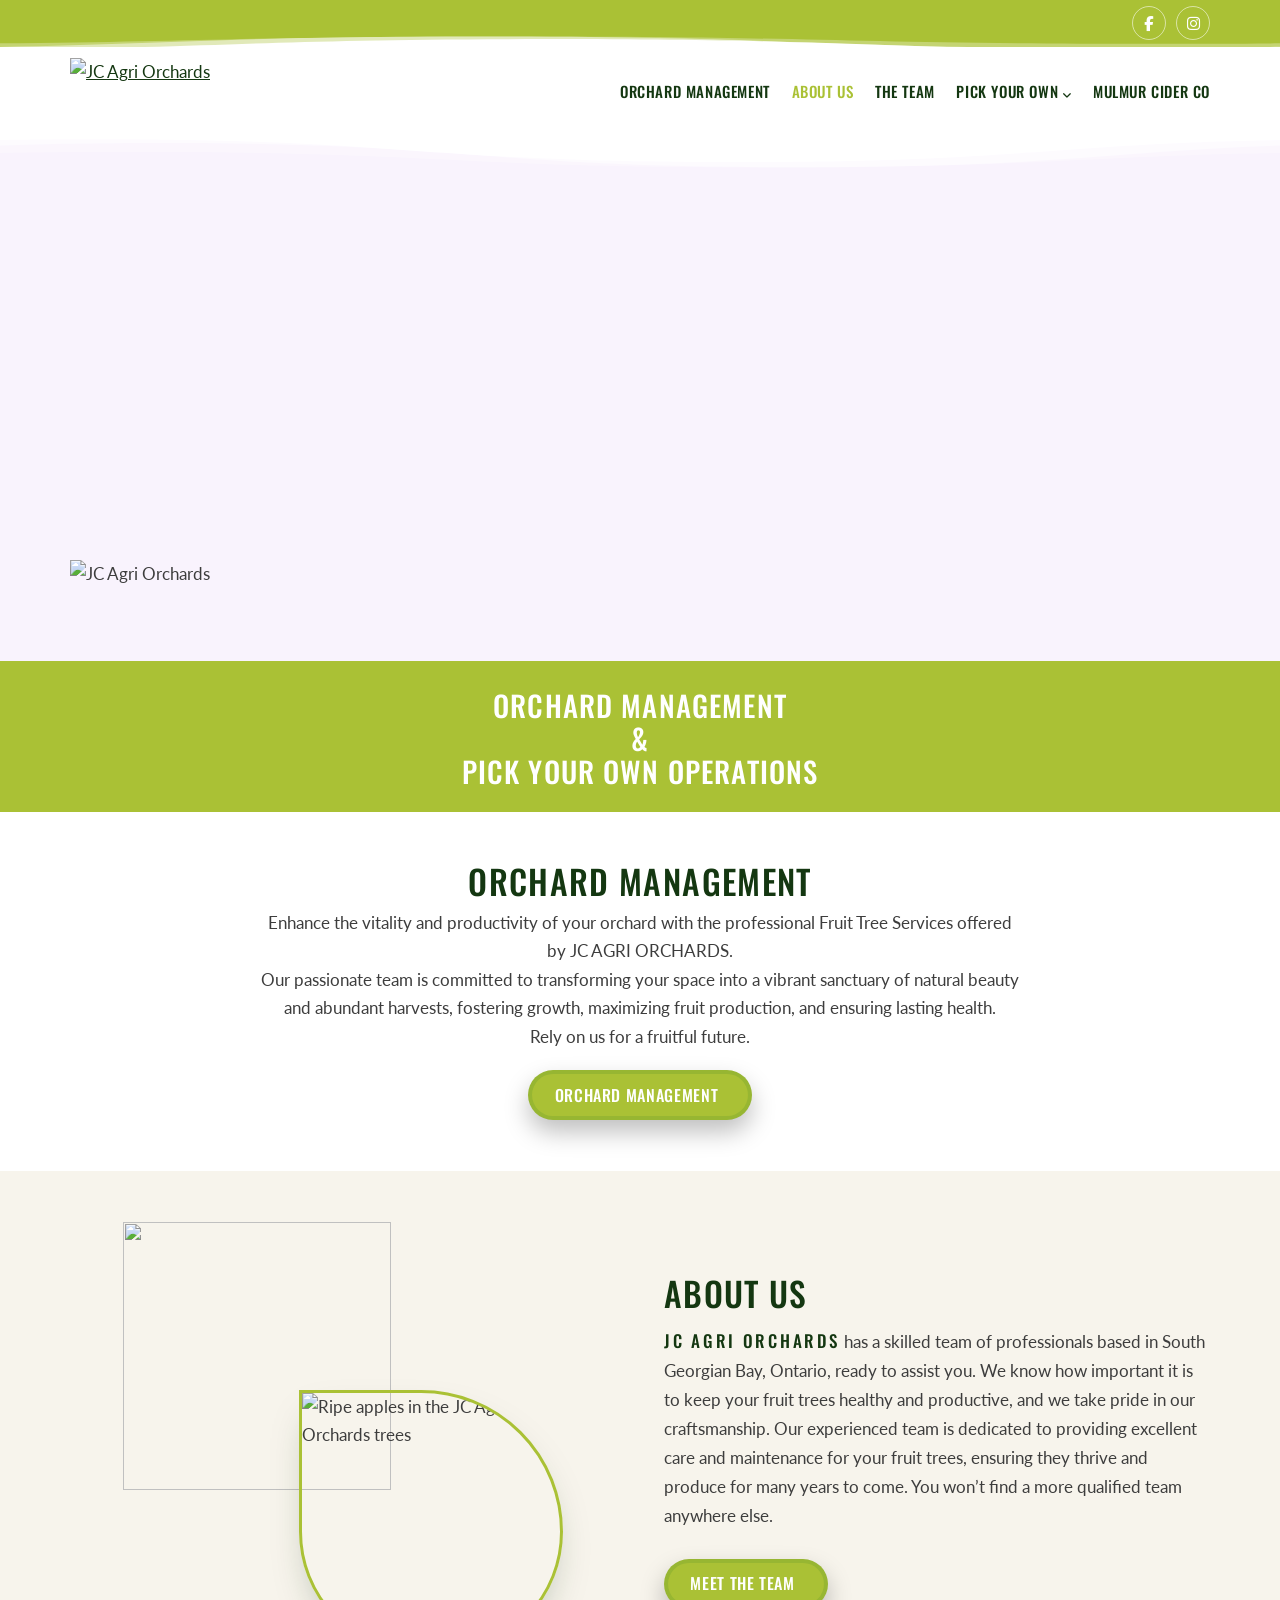
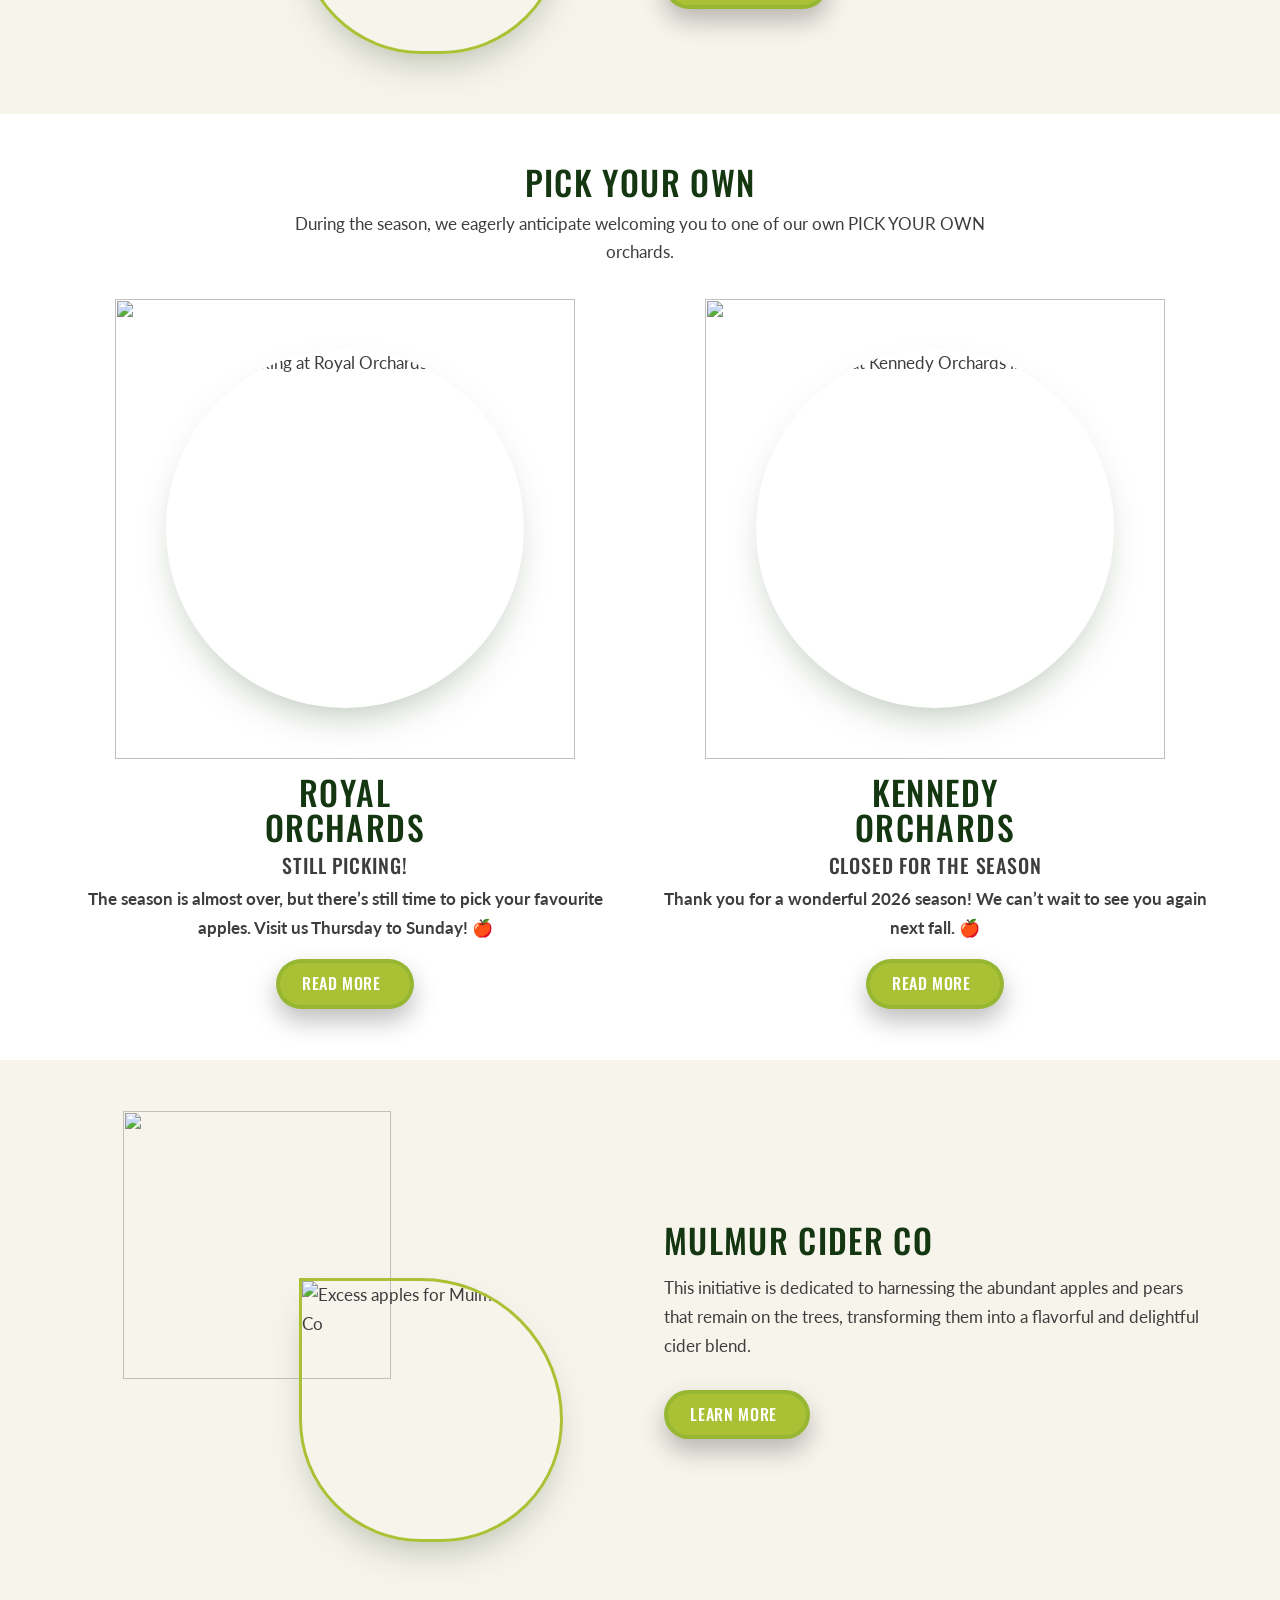
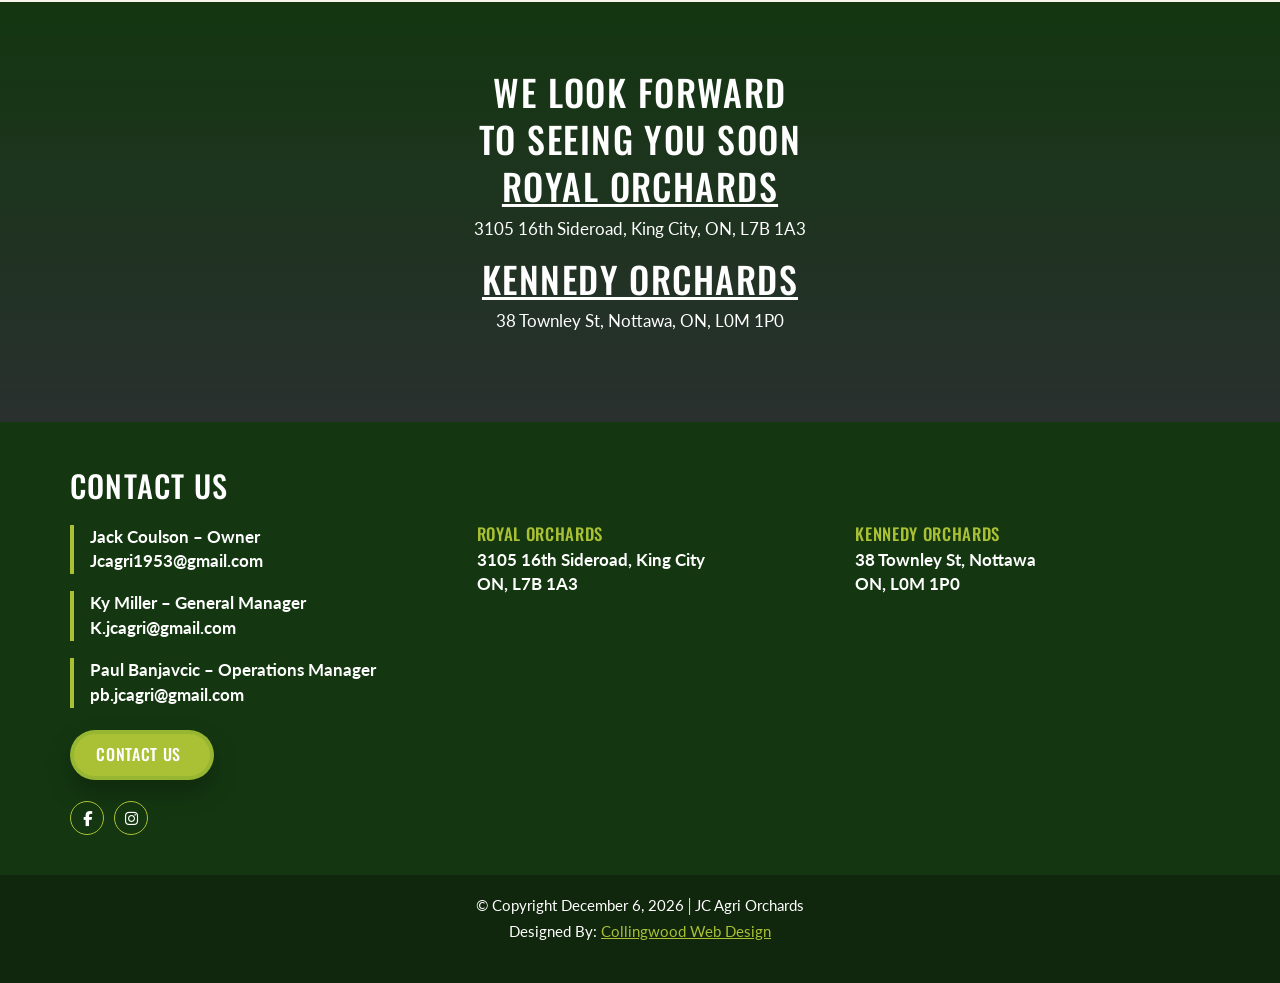
==== commit a4d64e6c: "Update home page orchard teasers for end of season." ====
--- a/index.html
+++ b/index.html
@@ -89,10 +89,9 @@
         "geo": { "@type": "GeoCoordinates", "latitude": 43.958656, "longitude": -79.565733 },
         "openingHoursSpecification": [
           { "@type": "OpeningHoursSpecification", "dayOfWeek": "Thursday", "opens": "10:00", "closes": "16:00" },
-          { "@type": "OpeningHoursSpecification", "dayOfWeek": "Friday", "opens": "10:00", "closes": "16:00" },
-          { "@type": "OpeningHoursSpecification", "dayOfWeek": "Saturday", "opens": "09:00", "closes": "18:00" },
-          { "@type": "OpeningHoursSpecification", "dayOfWeek": "Sunday", "opens": "09:00", "closes": "18:00" },
-          { "@type": "OpeningHoursSpecification", "dayOfWeek": "Monday", "opens": "09:30", "closes": "16:30", "validFrom": "2026-10-12", "validThrough": "2026-10-12" }
+          { "@type": "OpeningHoursSpecification", "dayOfWeek": "Friday", "opens": "09:00", "closes": "17:00" },
+          { "@type": "OpeningHoursSpecification", "dayOfWeek": "Saturday", "opens": "09:00", "closes": "17:00" },
+          { "@type": "OpeningHoursSpecification", "dayOfWeek": "Sunday", "opens": "09:00", "closes": "18:00" }
         ]
       },
       {
@@ -204,8 +203,8 @@
               </div>
             </a>
             <h2 class="forest-title">Royal<br>Orchards</h2>
-            <h3>Opening September 11!</h3>
-            <p>The wait is almost over!<br><strong>We can’t wait to welcome you back to the orchard. 🍎</strong></p>
+            <h3>Still Picking!</h3>
+            <p><strong>The season is almost over, but there’s still time to pick your favourite apples. Visit us Thursday to Sunday! 🍎</strong></p>
             <a class="btn" href="royal-orchards">Read More</a>
           </div>
           <div>
@@ -216,8 +215,8 @@
               </div>
             </a>
             <h2 class="forest-title">Kennedy<br>Orchards</h2>
-            <h3>Opening September 19!</h3>
-            <p>The wait is almost over!<br><strong>Get ready for another great apple season. 🍎</strong></p>
+            <h3>Closed for the Season</h3>
+            <p><strong>Thank you for a wonderful 2026 season! We can’t wait to see you again next fall. 🍎</strong></p>
             <a class="btn" href="kennedy-orchards">Read More</a>
           </div>
         </div>
--- a/css/styles.css
+++ b/css/styles.css
@@ -421,6 +421,13 @@
   margin-top: 0;
 }
 .note p { margin: 0 0 0.45rem; }
+.variety-list {
+  margin: 0 0 0.6rem;
+  padding-left: 1.2rem;
+  columns: 2;
+  column-gap: 1.5rem;
+}
+.variety-list li { margin: 0.1rem 0; break-inside: avoid; }
 .note p:last-child { margin-bottom: 0; }
 .note a { color: var(--ink); text-decoration: none; }
 .note a:hover { color: var(--forest); }
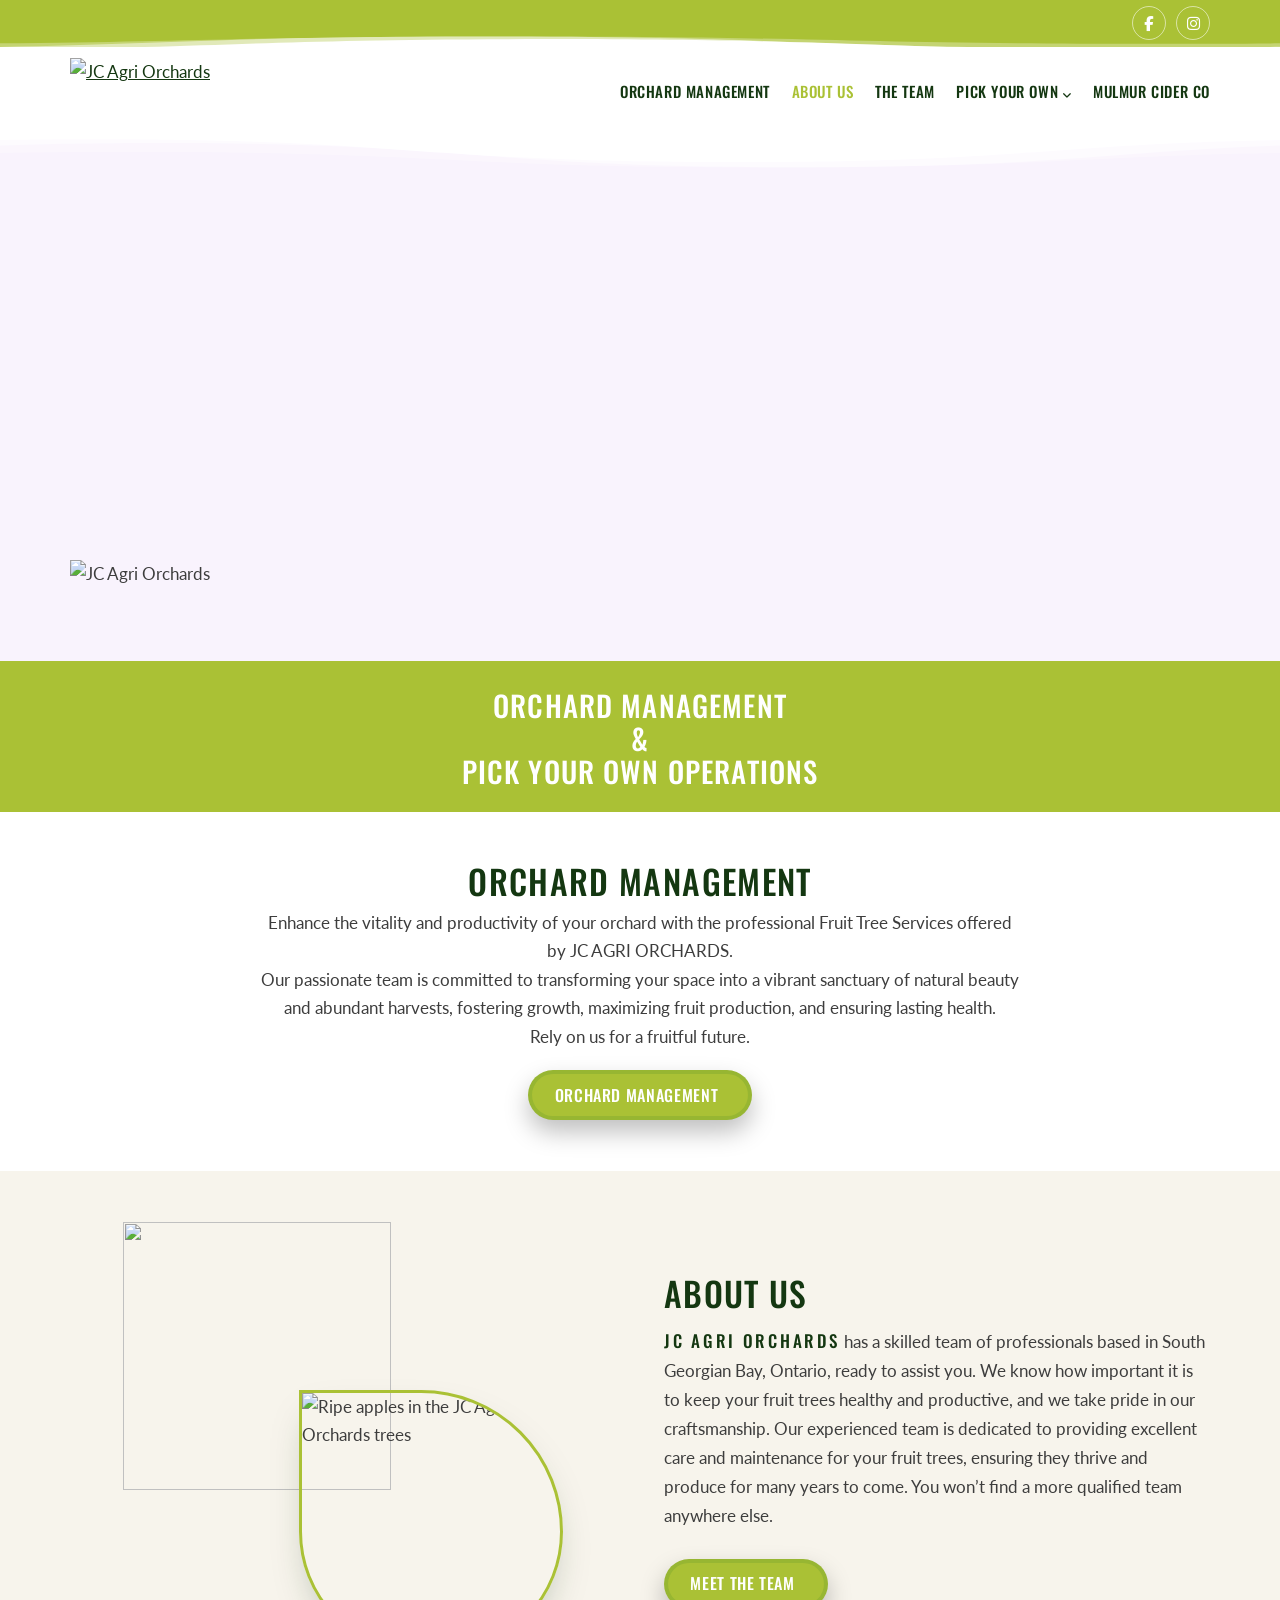
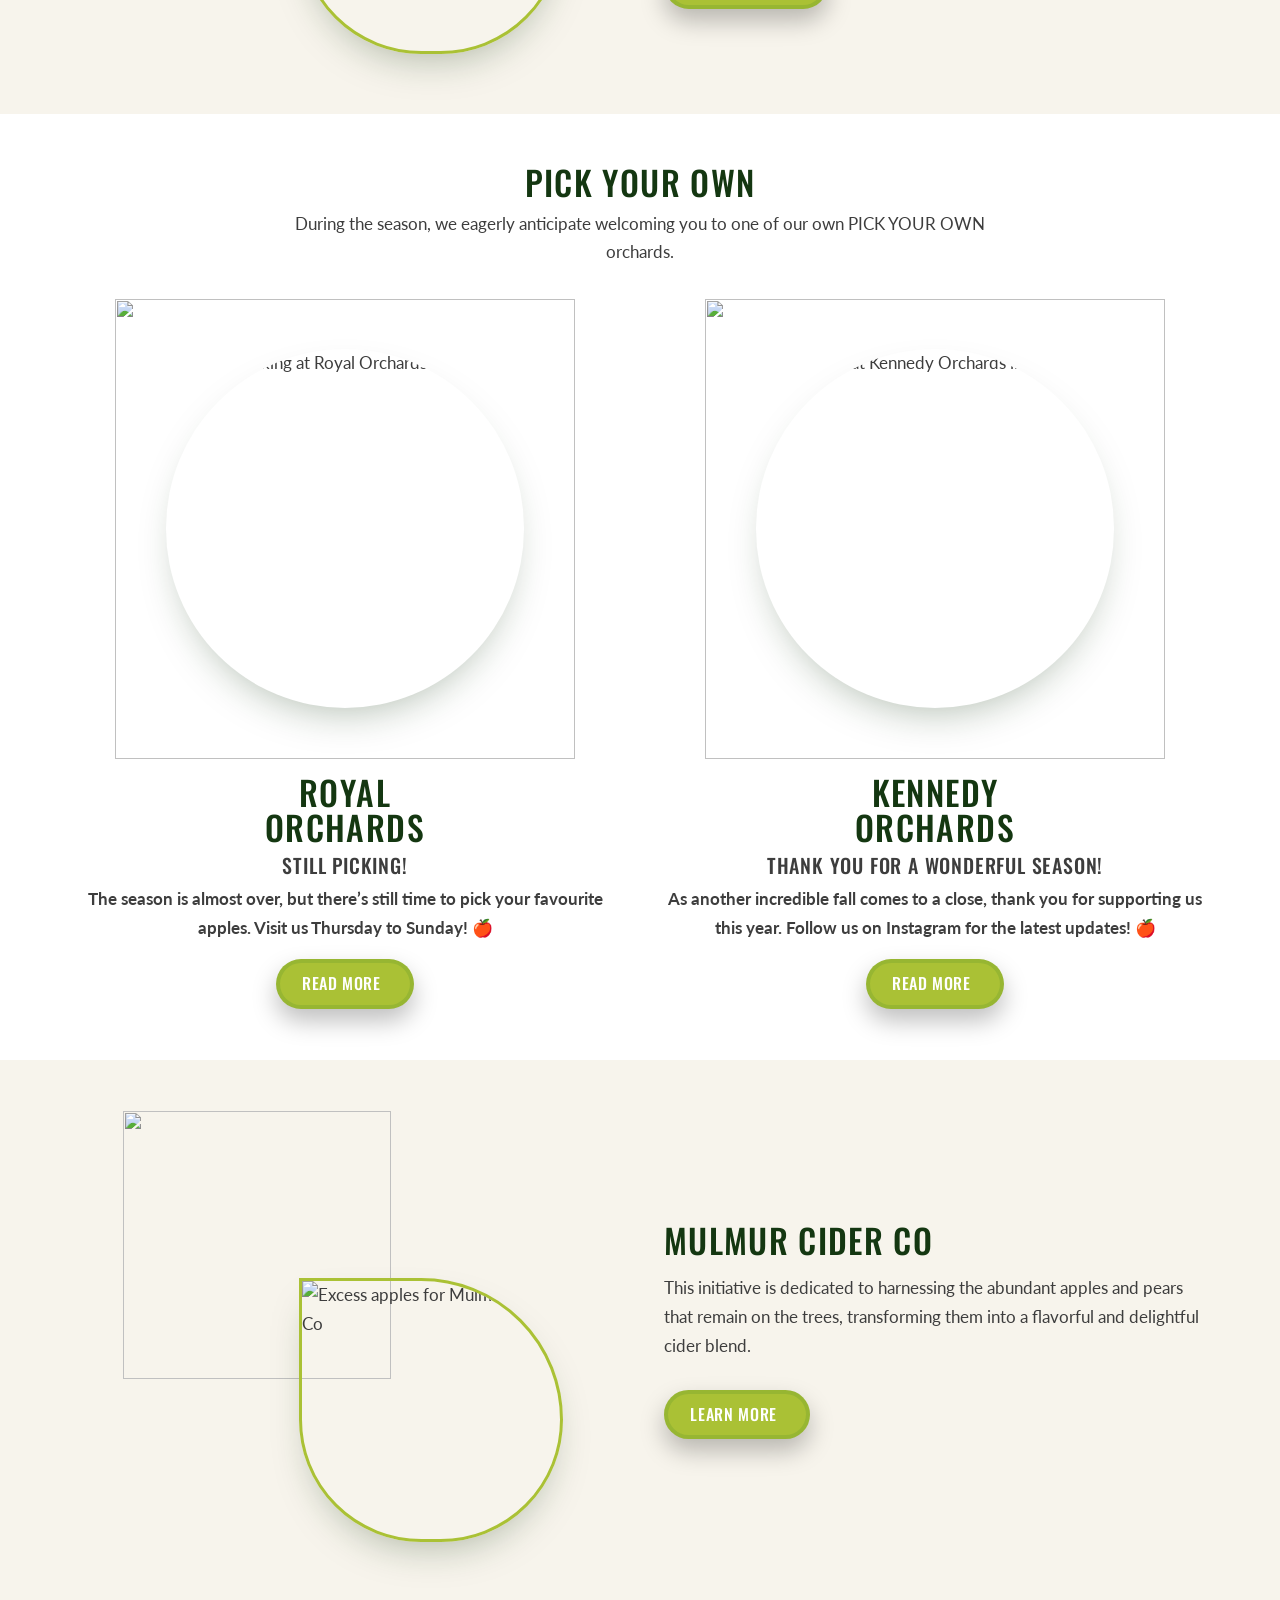
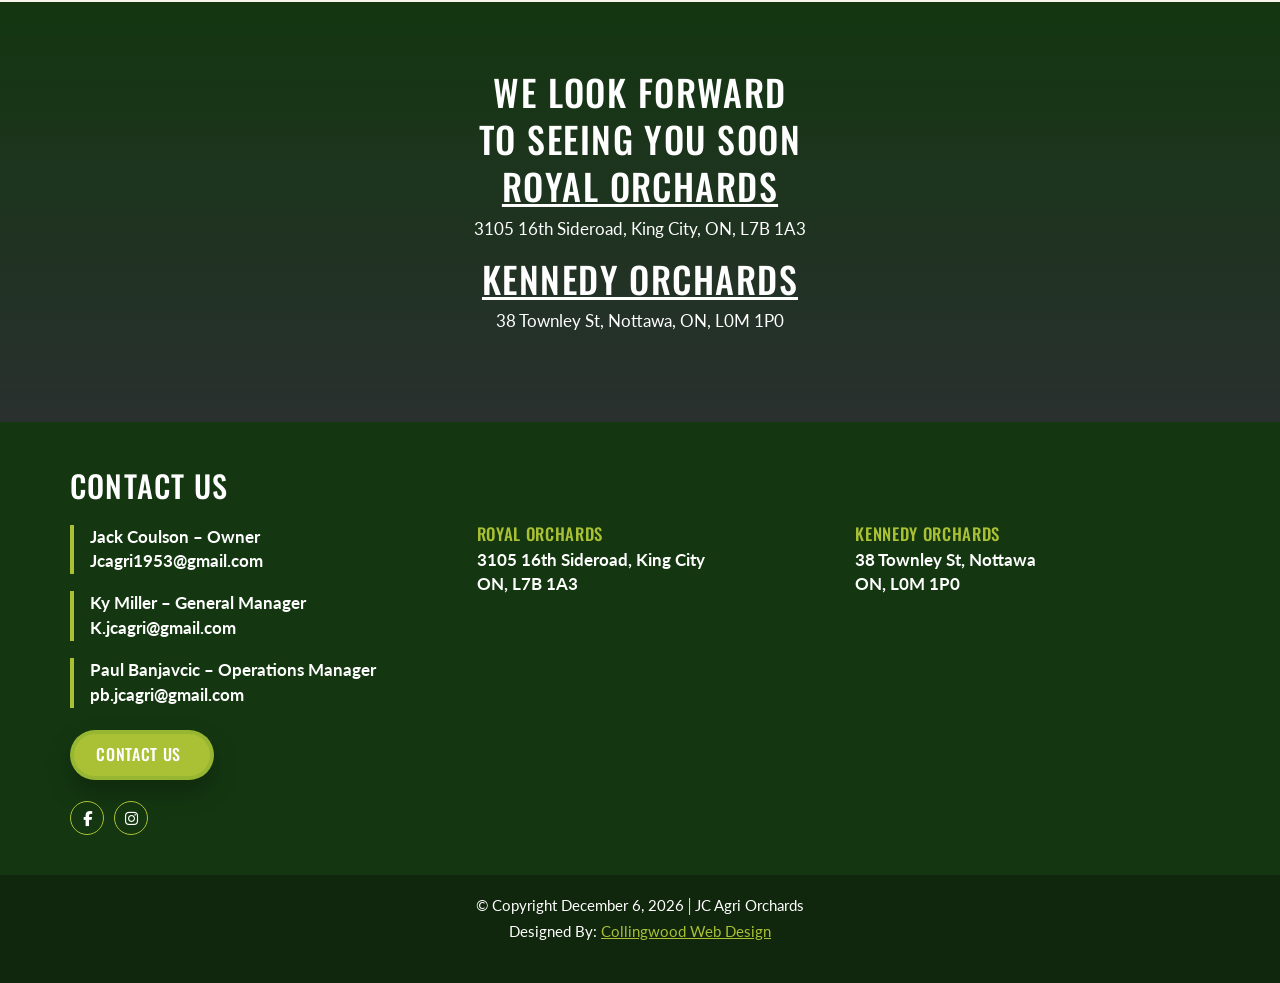
==== commit ef83b646: "Use neutral Kennedy teaser on home page pending client confirmation." ====
--- a/index.html
+++ b/index.html
@@ -215,8 +215,8 @@
               </div>
             </a>
             <h2 class="forest-title">Kennedy<br>Orchards</h2>
-            <h3>Closed for the Season</h3>
-            <p><strong>Thank you for a wonderful 2026 season! We can’t wait to see you again next fall. 🍎</strong></p>
+            <h3>Thank You for a Wonderful Season!</h3>
+            <p><strong>As another incredible fall comes to a close, thank you for supporting us this year. Follow us on Instagram for the latest updates! 🍎</strong></p>
             <a class="btn" href="kennedy-orchards">Read More</a>
           </div>
         </div>
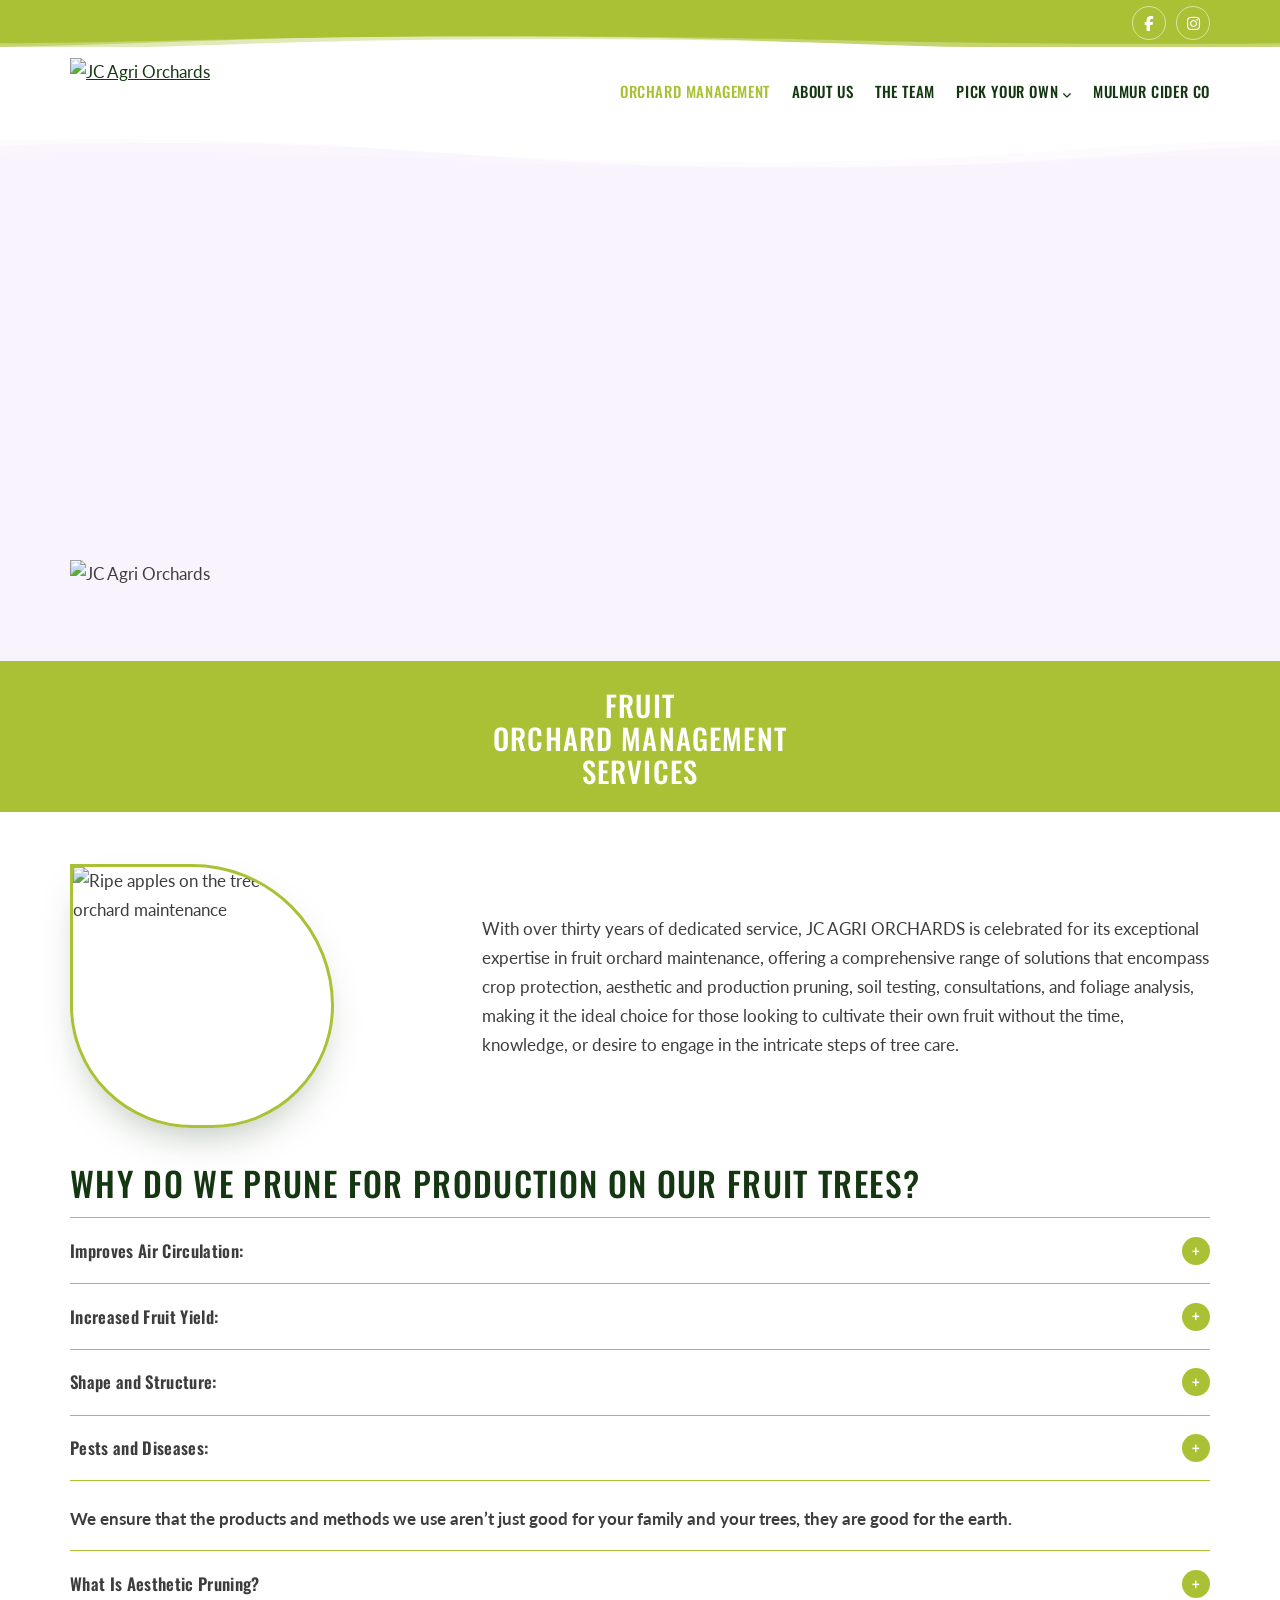
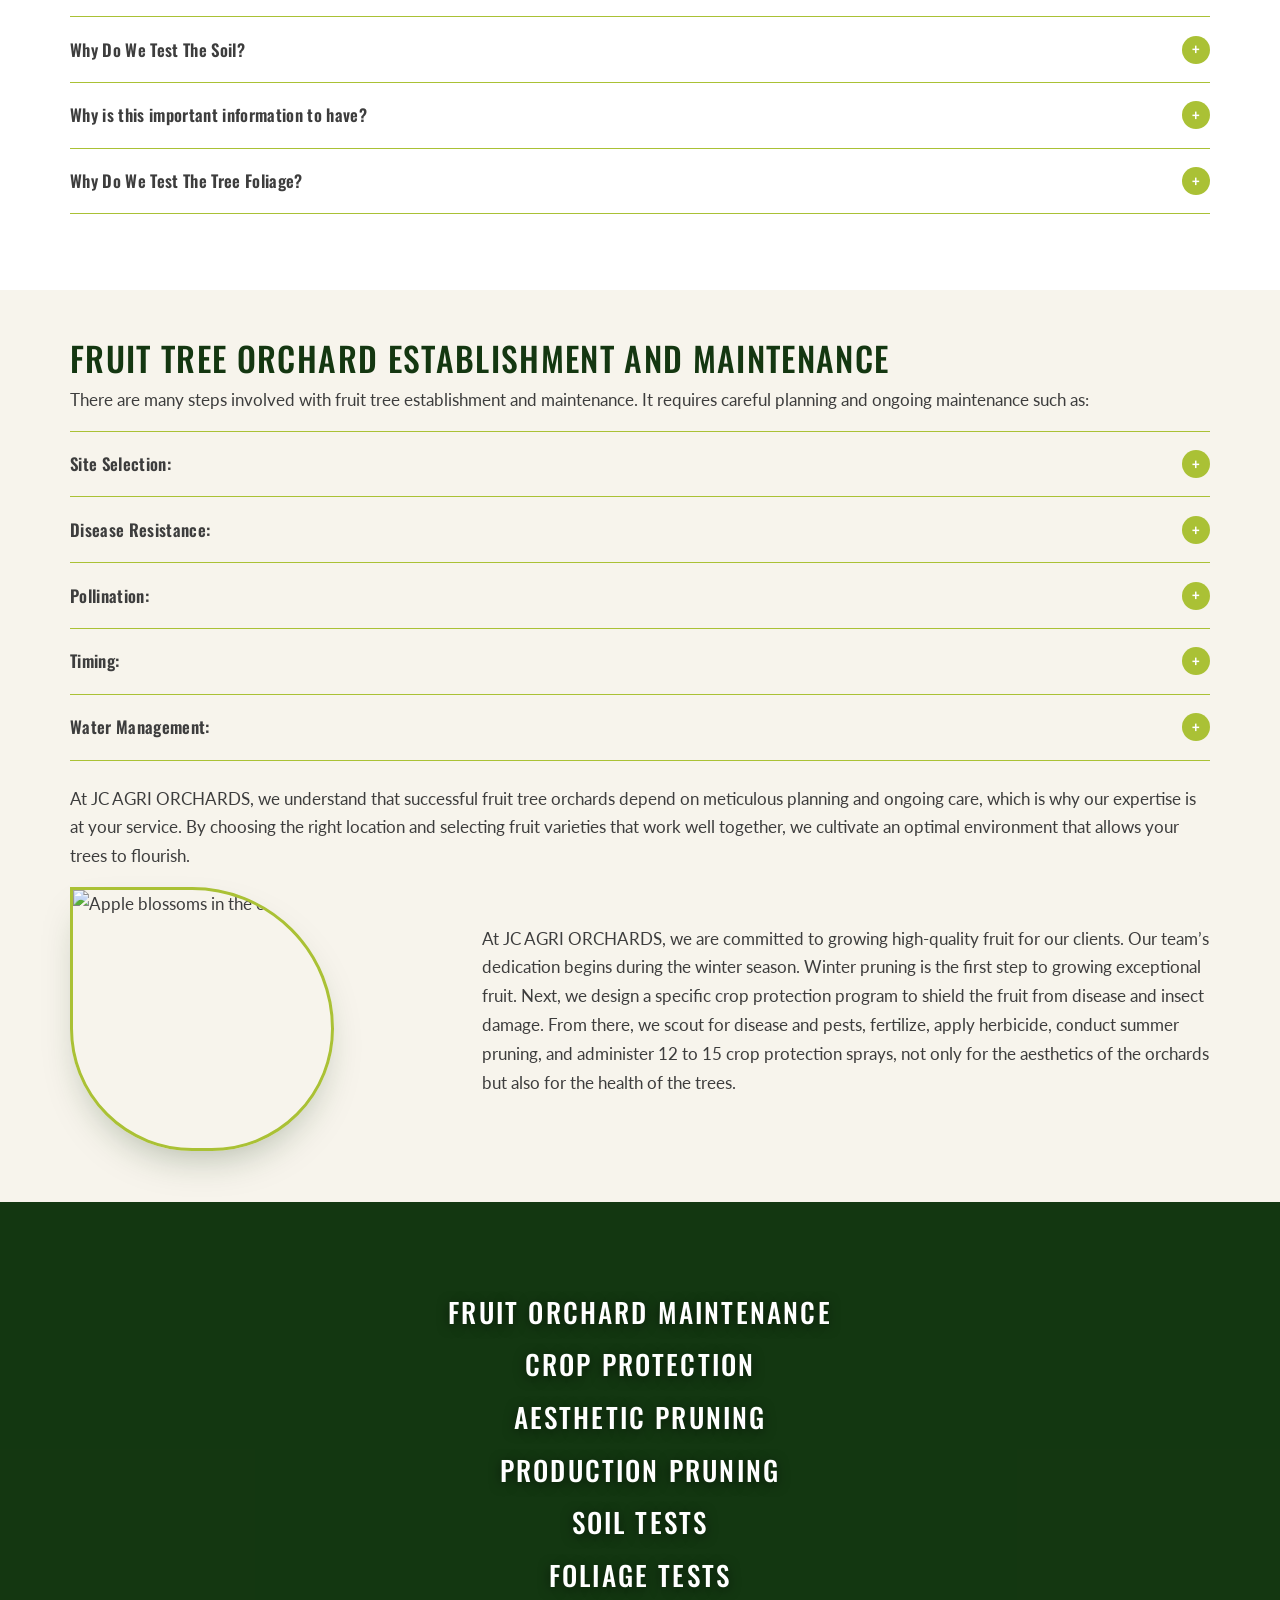
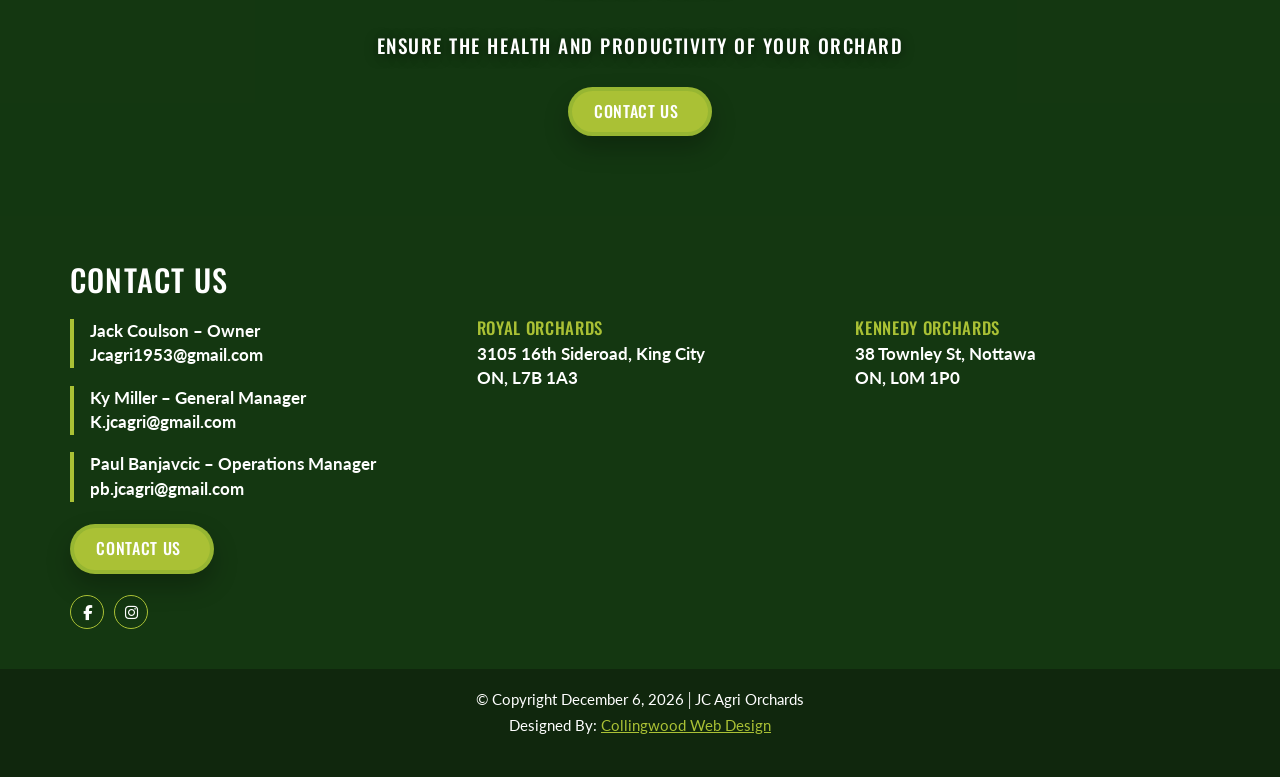
==== commit d1789d4e: "Make Orchard Management the home page, close Royal for season, add About Us." ====
--- a/index.html
+++ b/index.html
@@ -15,9 +15,9 @@
 
   <meta charset="UTF-8">
   <meta name="viewport" content="width=device-width, initial-scale=1">
-  <title>JC Agri Orchards | Orchard Care &amp; Pick Your Own</title>
-  <meta name="description" content="JC Agri Orchards cares for fruit orchards across Ontario and welcomes families to pick apples at Royal Orchards in King City and Kennedy Orchards in Nottawa.">
-  <meta name="keywords" content="JC Agri Orchards, orchard management, pick your own apples, King City, Nottawa, Royal Orchards, Kennedy Orchards">
+  <title>JC Agri Orchards | Orchard Management</title>
+  <meta name="description" content="With over 30 years of experience, JC Agri Orchards provides fruit orchard maintenance, pruning, crop protection, soil testing, and grower consultations in Ontario.">
+  <meta name="keywords" content="orchard management, fruit orchard maintenance, pruning, crop protection, soil testing, JC Agri Orchards, Ontario">
   <meta name="author" content="Collingwood Web Design">
   <link rel="canonical" href="https://jcagriorchards.ca/">
   <meta name="robots" content="index, follow">
@@ -26,16 +26,16 @@
   <meta property="og:type" content="website">
   <meta property="og:site_name" content="JC Agri Orchards">
   <meta property="og:locale" content="en_CA">
-  <meta property="og:title" content="JC Agri Orchards | Orchard Care &amp; Pick Your Own">
-  <meta property="og:description" content="JC Agri Orchards cares for fruit orchards across Ontario and welcomes families to pick apples at Royal Orchards in King City and Kennedy Orchards in Nottawa.">
-  <meta property="og:image" content="https://media.cwd-cdn.com/jc-agri-orchards/images/hero-apples.jpg">
-  <meta property="og:image:alt" content="Apples growing in a JC Agri Orchards tree">
+  <meta property="og:title" content="JC Agri Orchards | Orchard Management">
+  <meta property="og:description" content="With over 30 years of experience, JC Agri Orchards provides fruit orchard maintenance, pruning, crop protection, soil testing, and grower consultations in Ontario.">
+  <meta property="og:image" content="https://media.cwd-cdn.com/jc-agri-orchards/images/management-hero.jpg">
+  <meta property="og:image:alt" content="Fruit orchard management services from JC Agri Orchards">
   <meta property="og:url" content="https://jcagriorchards.ca/">
   <meta name="twitter:card" content="summary_large_image">
-  <meta name="twitter:title" content="JC Agri Orchards | Orchard Care &amp; Pick Your Own">
-  <meta name="twitter:description" content="JC Agri Orchards cares for fruit orchards across Ontario and welcomes families to pick apples at Royal Orchards in King City and Kennedy Orchards in Nottawa.">
-  <meta name="twitter:image" content="https://media.cwd-cdn.com/jc-agri-orchards/images/hero-apples.jpg">
-  <meta name="twitter:image:alt" content="Apples growing in a JC Agri Orchards tree">
+  <meta name="twitter:title" content="JC Agri Orchards | Orchard Management">
+  <meta name="twitter:description" content="With over 30 years of experience, JC Agri Orchards provides fruit orchard maintenance, pruning, crop protection, soil testing, and grower consultations in Ontario.">
+  <meta name="twitter:image" content="https://media.cwd-cdn.com/jc-agri-orchards/images/management-hero.jpg">
+  <meta name="twitter:image:alt" content="Fruit orchard management services from JC Agri Orchards">
   <script type="application/ld+json">
   {
     "@context": "https://schema.org",
@@ -64,62 +64,37 @@
         "@type": "WebPage",
         "@id": "https://jcagriorchards.ca/#webpage",
         "url": "https://jcagriorchards.ca/",
-        "name": "JC Agri Orchards | Orchard Care & Pick Your Own",
-        "description": "JC Agri Orchards cares for fruit orchards across Ontario and welcomes families to pick apples at Royal Orchards in King City and Kennedy Orchards in Nottawa.",
+        "name": "JC Agri Orchards | Orchard Management",
+        "description": "With over 30 years of experience, JC Agri Orchards provides fruit orchard maintenance, pruning, crop protection, soil testing, and grower consultations in Ontario.",
         "isPartOf": { "@id": "https://jcagriorchards.ca/#website" },
-        "about": { "@id": "https://jcagriorchards.ca/#organization" },
+        "about": { "@id": "https://jcagriorchards.ca/#service" },
         "inLanguage": "en-CA"
       },
       {
-        "@type": ["LocalBusiness", "Farm"],
-        "@id": "https://jcagriorchards.ca/royal-orchards#place",
-        "name": "Royal Orchards",
-        "url": "https://jcagriorchards.ca/royal-orchards",
-        "image": "https://media.cwd-cdn.com/jc-agri-orchards/images/royal-hero.jpg",
-        "email": "K.jcagri@gmail.com",
-        "parentOrganization": { "@id": "https://jcagriorchards.ca/#organization" },
-        "address": {
-          "@type": "PostalAddress",
-          "streetAddress": "3105 16th Sideroad",
-          "addressLocality": "King City",
-          "addressRegion": "ON",
-          "postalCode": "L7B 1A3",
-          "addressCountry": "CA"
-        },
-        "geo": { "@type": "GeoCoordinates", "latitude": 43.958656, "longitude": -79.565733 },
-        "openingHoursSpecification": [
-          { "@type": "OpeningHoursSpecification", "dayOfWeek": "Thursday", "opens": "10:00", "closes": "16:00" },
-          { "@type": "OpeningHoursSpecification", "dayOfWeek": "Friday", "opens": "09:00", "closes": "17:00" },
-          { "@type": "OpeningHoursSpecification", "dayOfWeek": "Saturday", "opens": "09:00", "closes": "17:00" },
-          { "@type": "OpeningHoursSpecification", "dayOfWeek": "Sunday", "opens": "09:00", "closes": "18:00" }
-        ]
-      },
-      {
-        "@type": ["LocalBusiness", "Farm"],
-        "@id": "https://jcagriorchards.ca/kennedy-orchards#place",
-        "name": "Kennedy Orchards",
-        "url": "https://jcagriorchards.ca/kennedy-orchards",
-        "image": "https://media.cwd-cdn.com/jc-agri-orchards/images/kennedy-hero.jpg",
-        "email": "K.jcagri@gmail.com",
-        "parentOrganization": { "@id": "https://jcagriorchards.ca/#organization" },
-        "address": {
-          "@type": "PostalAddress",
-          "streetAddress": "38 Townley St",
-          "addressLocality": "Nottawa",
-          "addressRegion": "ON",
-          "postalCode": "L0M 1P0",
-          "addressCountry": "CA"
-        },
-        "geo": { "@type": "GeoCoordinates", "latitude": 44.45876, "longitude": -80.206361 },
-        "openingHoursSpecification": [
-          { "@type": "OpeningHoursSpecification", "dayOfWeek": "Saturday", "opens": "09:00", "closes": "16:30" },
-          { "@type": "OpeningHoursSpecification", "dayOfWeek": "Sunday", "opens": "09:00", "closes": "16:30" }
-        ]
+        "@type": "Service",
+        "@id": "https://jcagriorchards.ca/#service",
+        "name": "Fruit Orchard Management Services",
+        "serviceType": "Orchard management",
+        "provider": { "@id": "https://jcagriorchards.ca/#organization" },
+        "areaServed": { "@type": "AdministrativeArea", "name": "Ontario" },
+        "description": "Fruit orchard maintenance, crop protection, aesthetic and production pruning, soil tests, foliage analysis, and grower consultations.",
+        "hasOfferCatalog": {
+          "@type": "OfferCatalog",
+          "name": "Orchard services",
+          "itemListElement": [
+            { "@type": "Offer", "itemOffered": { "@type": "Service", "name": "Fruit orchard maintenance" } },
+            { "@type": "Offer", "itemOffered": { "@type": "Service", "name": "Crop protection" } },
+            { "@type": "Offer", "itemOffered": { "@type": "Service", "name": "Aesthetic pruning" } },
+            { "@type": "Offer", "itemOffered": { "@type": "Service", "name": "Production pruning" } },
+            { "@type": "Offer", "itemOffered": { "@type": "Service", "name": "Soil tests" } },
+            { "@type": "Offer", "itemOffered": { "@type": "Service", "name": "Foliage tests" } }
+          ]
+        }
       }
     ]
   }
   </script>
-  <link rel="preload" as="image" href="https://media.cwd-cdn.com/jc-agri-orchards/images/hero-apples.jpg" fetchpriority="high">
+  <link rel="preload" as="image" href="https://media.cwd-cdn.com/jc-agri-orchards/images/management-hero.jpg" fetchpriority="high">
   <link rel="icon" href="https://media.cwd-cdn.com/jc-agri-orchards/images/favicon.png" type="image/png">
   <link rel="apple-touch-icon" href="https://media.cwd-cdn.com/jc-agri-orchards/images/favicon.png">
   <link rel="preconnect" href="https://fonts.googleapis.com">
@@ -144,8 +119,8 @@
       <button class="nav-toggle" type="button" aria-expanded="false" aria-controls="site-nav" aria-label="Open menu"><i class="fa-solid fa-bars"></i></button>
       <nav class="site-nav" id="site-nav">
         <ul>
-          <li><a href="orchard-management">Orchard Management</a></li>
-          <li><a href="./" class="is-current">About Us</a></li>
+          <li><a href="./" class="is-current">Orchard Management</a></li>
+          <li><a href="about-us">About Us</a></li>
           <li><a href="the-team">The Team</a></li>
           <li class="has-sub">
             <a href="pick-your-own">Pick Your Own</a>
@@ -162,87 +137,105 @@
   </header>
   <main id="main">
 
-    <section class="hero hero-home">
+    <section class="hero hero-manage">
       <div class="wrap"><img class="hero-logo" src="https://media.cwd-cdn.com/jc-agri-orchards/images/logo-white.png" alt="JC Agri Orchards"></div>
     </section>
     <div class="banner">
-      <h1><span>Orchard Management</span><span>&amp;</span><span>Pick Your Own Operations</span></h1>
+      <h1><span>Fruit</span><span>Orchard Management</span><span>Services</span></h1>
     </div>
     <section class="section">
-      <div class="wrap center">
-        <h2 class="forest-title">Orchard Management</h2>
-        <p class="lede">Enhance the vitality and productivity of your orchard with the professional Fruit Tree Services offered by JC AGRI ORCHARDS.<br>
-        Our passionate team is committed to transforming your space into a vibrant sanctuary of natural beauty and abundant harvests, fostering growth, maximizing fruit production, and ensuring lasting health.<br>
-        Rely on us for a fruitful future.</p>
-        <div class="btn-center"><a class="btn" href="orchard-management">Orchard Management</a></div>
+      <div class="wrap">
+        <div class="split intro-split">
+          <img class="intro-leaf" src="https://media.cwd-cdn.com/jc-agri-orchards/images/fruit-maintenance.jpg" width="640" height="480" decoding="async" alt="Ripe apples on the tree during orchard maintenance">
+          <p>With over thirty years of dedicated service, JC AGRI ORCHARDS is celebrated for its exceptional expertise in fruit orchard maintenance, offering a comprehensive range of solutions that encompass crop protection, aesthetic and production pruning, soil testing, consultations, and foliage analysis, making it the ideal choice for those looking to cultivate their own fruit without the time, knowledge, or desire to engage in the intricate steps of tree care.</p>
+        </div>
+        <div class="prose">
+        <h2 class="forest-title">Why do we prune for production on our fruit trees?</h2>
+        <div class="toggles">
+          <div class="toggle">
+            <button class="toggle-trigger" type="button" aria-expanded="false">Improves Air Circulation:<span class="toggle-icon" aria-hidden="true"></span></button>
+            <div class="toggle-panel"><p>Air circulation is crucial for fruit production because it opens up air flow throughout the trees, reducing the risk of disease and pest damage. By improving the air circulation, we are also allowing more sunlight to reach the inner parts of the tree, allowing better photosynthesis. This can promote healthier growth and fruit quality.</p></div>
+          </div>
+          <div class="toggle">
+            <button class="toggle-trigger" type="button" aria-expanded="false">Increased Fruit Yield:<span class="toggle-icon" aria-hidden="true"></span></button>
+            <div class="toggle-panel"><p>Pruning your fruit tree will help direct the energy in the trees to fruit for healthier, larger growth. For example: pruning an apple tree may lessen the quantity of apples, but encourage the apples left on the tree to grow larger, healthier equalling out to be better quality.</p></div>
+          </div>
+          <div class="toggle">
+            <button class="toggle-trigger" type="button" aria-expanded="false">Shape and Structure:<span class="toggle-icon" aria-hidden="true"></span></button>
+            <div class="toggle-panel"><p>Pruning helps to maintain the shape and structure of a tree. Making it easier to harvest, encouraging new growth and extending the life of the tree.</p></div>
+          </div>
+          <div class="toggle">
+            <button class="toggle-trigger" type="button" aria-expanded="false">Pests and Diseases:<span class="toggle-icon" aria-hidden="true"></span></button>
+            <div class="toggle-panel"><p>Pruning dead, damaged and diseased limbs can help prevent the spread of disease and pests. This helps to scout the trees overall health, reduce hot spots for pests and make it easier to apply crop production.</p></div>
+          </div>
+        </div>
+        <p><strong>We ensure that the products and methods we use aren’t just good for your family and your trees, they are good for the earth.</strong></p>
+        <div class="toggles">
+          <div class="toggle">
+            <button class="toggle-trigger" type="button" aria-expanded="false">What Is Aesthetic Pruning?<span class="toggle-icon" aria-hidden="true"></span></button>
+            <div class="toggle-panel"><p>Aesthetic pruning brings focus to the visual appeal and overall shape of the tree. With that being said a well pruned tree can still yield fruit while looking beautiful. Some techniques we use when pruning fruit trees aesthetic include: thinning, shaping, heading cuts, removing dead, damaged or crossing branches and winter pruning – allowing for a clear view of tree structure.</p></div>
+          </div>
+          <div class="toggle">
+            <button class="toggle-trigger" type="button" aria-expanded="false">Why Do We Test The Soil?<span class="toggle-icon" aria-hidden="true"></span></button>
+            <div class="toggle-panel"><p>Testing soil in a fruit orchard is a crucial practice that provides us valuable information such as the nutrient content, pH level, soil composition and the overall health.</p></div>
+          </div>
+          <div class="toggle">
+            <button class="toggle-trigger" type="button" aria-expanded="false">Why is this important information to have?<span class="toggle-icon" aria-hidden="true"></span></button>
+            <div class="toggle-panel"><p>Knowing the nutrient content is important to us when maintaining your fruit orchard because it helps us to develop the correct fertilization program and allows us to amend any deficiencies in the pH levels which can improve tree health and fruit quality. It is also important to know the soil composition because it helps us growers assess how well the soil drains and retains moisture. Poor drainage can lead to root rot and stress out the trees. Knowing the overall health of your soil can also be cost effective for your orchard by preventing “over fertilizing”, monitoring any changes in the soil health and can also prevent potential environmental harm from pollution.</p></div>
+          </div>
+          <div class="toggle">
+            <button class="toggle-trigger" type="button" aria-expanded="false">Why Do We Test The Tree Foliage?<span class="toggle-icon" aria-hidden="true"></span></button>
+            <div class="toggle-panel"><p>Just like soil testing, foliage testing is also a crucial practice in growing fruit trees. Knowing the status of the tree foliage will help us identify any nutrient deficiencies, monitor overall health, time crop protection, detect disease and pest early on.</p></div>
+          </div>
+        </div>
+        </div>
       </div>
     </section>
     <section class="section section-cream">
-      <div class="wrap split about-split">
-        <div class="about-visual">
-          <img class="about-spin js-spin" src="https://media.cwd-cdn.com/jc-agri-orchards/images/circle-apple-orchards.png" alt="">
-          <img class="about-leaf" src="https://media.cwd-cdn.com/jc-agri-orchards/images/orchard-maintenance.jpg" width="640" height="480" loading="lazy" decoding="async" alt="Ripe apples in the JC Agri Orchards trees">
-        </div>
-        <div class="split-text">
-          <h2 class="forest-title">About Us</h2>
-          <p><span class="brand-lead">JC Agri Orchards</span> has a skilled team of professionals based in South Georgian Bay, Ontario, ready to assist you. We know how important it is to keep your fruit trees healthy and productive, and we take pride in our craftsmanship. Our experienced team is dedicated to providing excellent care and maintenance for your fruit trees, ensuring they thrive and produce for many years to come. You won’t find a more qualified team anywhere else.</p>
-          <a class="btn" href="the-team">Meet the Team</a>
-        </div>
-      </div>
-    </section>
-    <section class="section">
-      <div class="wrap center">
-        <h2 class="forest-title">Pick Your Own</h2>
-        <p class="lede">During the season, we eagerly anticipate welcoming you to one of our own PICK YOUR OWN orchards.</p>
-        <div class="two" style="margin-top:2rem;text-align:center">
-          <div>
-            <a class="circle-link" href="royal-orchards">
-              <div class="circle-stack">
-                <img class="photo" src="https://media.cwd-cdn.com/jc-agri-orchards/images/royal-hero.jpg" width="480" height="480" loading="lazy" decoding="async" alt="Apple picking at Royal Orchards in King City">
-                <img class="ring" src="https://media.cwd-cdn.com/jc-agri-orchards/images/circle-royal.png" width="480" height="480" loading="lazy" decoding="async" alt="">
-              </div>
-            </a>
-            <h2 class="forest-title">Royal<br>Orchards</h2>
-            <h3>Still Picking!</h3>
-            <p><strong>The season is almost over, but there’s still time to pick your favourite apples. Visit us Thursday to Sunday! 🍎</strong></p>
-            <a class="btn" href="royal-orchards">Read More</a>
-          </div>
-          <div>
-            <a class="circle-link" href="kennedy-orchards">
-              <div class="circle-stack">
-                <img class="photo" src="https://media.cwd-cdn.com/jc-agri-orchards/images/kennedy-apples.jpg" width="480" height="480" loading="lazy" decoding="async" alt="Apples at Kennedy Orchards in Nottawa">
-                <img class="ring" src="https://media.cwd-cdn.com/jc-agri-orchards/images/circle-kennedy.png" width="480" height="480" loading="lazy" decoding="async" alt="">
-              </div>
-            </a>
-            <h2 class="forest-title">Kennedy<br>Orchards</h2>
-            <h3>Thank You for a Wonderful Season!</h3>
-            <p><strong>As another incredible fall comes to a close, thank you for supporting us this year. Follow us on Instagram for the latest updates! 🍎</strong></p>
-            <a class="btn" href="kennedy-orchards">Read More</a>
-          </div>
-        </div>
-      </div>
-    </section>
-    <section class="section section-cream">
-      <div class="wrap split about-split">
-        <div class="about-visual">
-          <img class="about-spin js-spin" src="https://media.cwd-cdn.com/jc-agri-orchards/images/circle-mulmur.png" alt="">
-          <img class="about-leaf" src="https://media.cwd-cdn.com/jc-agri-orchards/images/mulmur-apples.jpg" width="640" height="480" loading="lazy" decoding="async" alt="Excess apples for Mulmur Cider Co">
-        </div>
-        <div class="split-text">
-          <h2 class="forest-title">Mulmur Cider Co</h2>
-          <p>This initiative is dedicated to harnessing the abundant apples and pears that remain on the trees, transforming them into a flavorful and delightful cider blend.</p>
-          <a class="btn" href="mulmur-cider-co">Learn More</a>
-        </div>
-      </div>
-    </section>
-    <section class="cta-band">
+      <div class="wrap prose">
+        <h2 class="forest-title">Fruit Tree Orchard Establishment and Maintenance</h2>
+        <p>There are many steps involved with fruit tree establishment and maintenance. It requires careful planning and ongoing maintenance such as:</p>
+        <div class="toggles">
+          <div class="toggle">
+            <button class="toggle-trigger" type="button" aria-expanded="false">Site Selection:<span class="toggle-icon" aria-hidden="true"></span></button>
+            <div class="toggle-panel"><p>Choosing a location that matches the specific climate requirements of the fruit tree species. A few factors to consider are the temperature ranges, frost dates, wind protection, access to irrigation and soil quality.</p></div>
+          </div>
+          <div class="toggle">
+            <button class="toggle-trigger" type="button" aria-expanded="false">Disease Resistance:<span class="toggle-icon" aria-hidden="true"></span></button>
+            <div class="toggle-panel"><p>Choosing varieties that are resistant to local pests and diseases can reduce the need for some crop protection.</p></div>
+          </div>
+          <div class="toggle">
+            <button class="toggle-trigger" type="button" aria-expanded="false">Pollination:<span class="toggle-icon" aria-hidden="true"></span></button>
+            <div class="toggle-panel"><p>Some fruit trees require cross-pollination for fruit sets. We always ensure we are choosing compatible varieties when establishing new orchards or rejuvenating an old orchard.</p></div>
+          </div>
+          <div class="toggle">
+            <button class="toggle-trigger" type="button" aria-expanded="false">Timing:<span class="toggle-icon" aria-hidden="true"></span></button>
+            <div class="toggle-panel"><p>Choosing the best time of the season to plant the dormant fruit tree ranges from late fall to early spring depending on the climate zone.</p></div>
+          </div>
+          <div class="toggle">
+            <button class="toggle-trigger" type="button" aria-expanded="false">Water Management:<span class="toggle-icon" aria-hidden="true"></span></button>
+            <div class="toggle-panel"><p>Having consistent access to water helps to establish the root growth, especially in younger trees.</p></div>
+          </div>
+        </div>
+        <p>At JC AGRI ORCHARDS, we understand that successful fruit tree orchards depend on meticulous planning and ongoing care, which is why our expertise is at your service. By choosing the right location and selecting fruit varieties that work well together, we cultivate an optimal environment that allows your trees to flourish.</p>
+        <div class="split intro-split">
+          <img class="intro-leaf" src="https://media.cwd-cdn.com/jc-agri-orchards/images/pest-control.jpg" width="640" height="480" loading="lazy" decoding="async" alt="Apple blossoms in the orchard">
+          <p>At JC AGRI ORCHARDS, we are committed to growing high-quality fruit for our clients. Our team’s dedication begins during the winter season. Winter pruning is the first step to growing exceptional fruit. Next, we design a specific crop protection program to shield the fruit from disease and insect damage. From there, we scout for disease and pests, fertilize, apply herbicide, conduct summer pruning, and administer 12 to 15 crop protection sprays, not only for the aesthetics of the orchards but also for the health of the trees.</p>
+        </div>
+      </div>
+    </section>
+    <section class="cta-band manage-band">
       <div class="wrap">
-        <h3>We Look Forward</h3>
-        <h3>To Seeing You Soon</h3>
-        <h3><span style="text-decoration:underline">Royal Orchards</span></h3>
-        <p>3105 16th Sideroad, King City, ON, L7B 1A3</p>
-        <h3><span style="text-decoration:underline">Kennedy Orchards</span></h3>
-        <p>38 Townley St, Nottawa, ON, L0M 1P0</p>
+        <ul class="manage-list">
+          <li>Fruit orchard maintenance</li>
+          <li>Crop protection</li>
+          <li>Aesthetic pruning</li>
+          <li>Production pruning</li>
+          <li>Soil tests</li>
+          <li>Foliage tests</li>
+        </ul>
+        <p class="manage-tag">Ensure the health and productivity of your orchard</p>
+        <a class="btn" href="mailto:K.jcagri@gmail.com">Contact Us</a>
       </div>
     </section>
 
